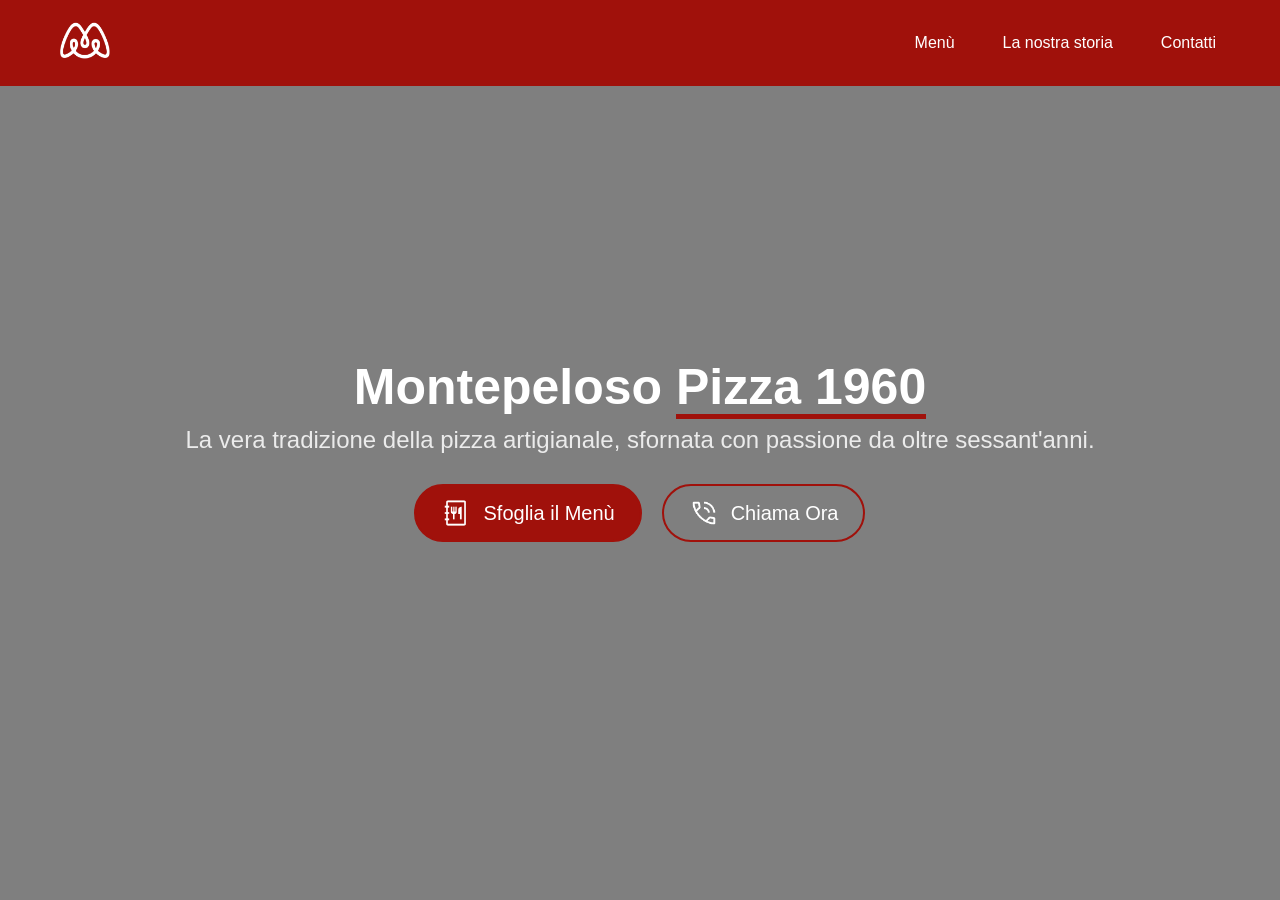
==== index.html @ 072ef4fc "Add files via upload" ====
<!DOCTYPE html>
<html lang="it">
<head>
    <meta charset="UTF-8">
    <meta name="viewport" content="width=device-width, initial-scale=1.0">
    <title>Montepeloso pizza 1960</title>

    <!-- CSS -->
    <link rel="stylesheet" href="css/colori.css">
    <link rel="stylesheet" href="css/navbar.css">
    <link rel="stylesheet" href="css/index.css">
    <link rel="stylesheet" href="css/style.css">

</head>
<body>
    
    <!--Navbar-->
    <!-- Header -->
    <header class="topbar">
    
        <div class="logo">
            <a href="#">
                <img src="img/Logo.png" alt="Logo Montepeloso">
            </a>
        </div>

        <button class="hamburger" aria-label="Apri menu">
            <span></span>
            <span></span>
            <span></span>
        </button>

        <nav class="nav-links">
            <a href="html/nav-link/homepage.html">Menù</a>
            <a href="html/nav-link/feed.html">La nostra storia</a>
            <a href="html/nav-link/assistant.html">Contatti</a>
        </nav>
    </header>

    <main>
        <video autoplay muted loop playsinline class="videoBg">
            <source src="img/Hero.mp4" type="video/mp4">
            Your browser does not support the video tag.
        </video>

            <div class="overlay"></div>

        <div class="content">
            <h1>Montepeloso <span>Pizza 1960</span></h1>
            <p>La vera tradizione della pizza artigianale, sfornata con passione da oltre sessant'anni.</p>

            <div class="btn">
                <a href="html/nav-link/homepage.html" class="btn1">
                    <img src="img/icon/Menù.png" alt="" class="btn-icon"> 
                    Sfoglia il Menù
                </a>

                <a href="tel:+39 0881 365056" class="btn2">
                    <img src="img/icon/phone.png" alt="" class="btn-icon"> 
                    Chiama Ora
                </a>
            </div>

        </div>
    </main>

    <script src="js/navbar.js"></script>
</body>
</html>
---- css/colori.css ----
:root{
    --rosso: #a0110b;
    --grigio: #D5D5D5;
}
---- css/navbar.css ----
/* Header */
* {
    margin: 0;
    padding: 0;
    box-sizing: border-box; 
    font-family: Arial, Helvetica, sans-serif;
}

header{
    margin-bottom: 134px;
}

.topbar {
    display: flex;
    justify-content: space-between;
    align-items: center;
    padding: 10px 40px;
    background-color: var(--rosso);
    color: white;
    position: fixed;
    z-index: 1000;
    width: 100%;
    transition: 0.5s;
}

.topbar.scrolled {
    padding-top: 0px;
    padding-bottom: 0px;
    backdrop-filter: blur(4px);
    transition: 0.5s;
}

.logo {
    font-size: 28px;
}

.logo img {
    height: 50px;
    width: auto;
    padding-left: 20px;
}

.nav-links{
    align-items: center;
    justify-content: center;
    text-align: center;
}

nav a {
    margin: 24px;
    text-decoration: none;
    transition: all 0.3s ease;
    color: white;
}

.hamburger {
    display: none;
    flex-direction: column;
    gap: 6px;
    background: none;
    border: none;
    cursor: pointer;
    margin-top: 0;
    padding-right: 20px;
}

.nav-links {
    display: flex;
    align-items: center;
    justify-content: center;
}

.hamburger span {
    width: 24px;
    height: 3px;
    background: #ffffff;
    display: block;
}

@media (max-width: 768px) {

    .topbar {
        padding: 30px 24px;
        display: flex;
        justify-content: flex-end; /* Spinge l'hamburger a destra */
        align-items: center;
    }

    .logo {
        position: absolute;
        padding: 20px 24px;
        left: 50%;
        transform: translateX(-50%);
        display: flex;
        align-items: center;
    }

    .hamburger {
        display: flex;
        z-index: 1001; /* Resta sopra il logo se dovessero sovrapporsi */
    }

    .nav-links {
        position: absolute;
        top: 90px;
        right: 24px;
        background: var(--rosso);
        border-radius: 16px;
        display: none;
        flex-direction: column;
        min-width: 180px;
        padding: 12px 0;
        z-index: 1000;
    }

    .nav-links a {
        margin: 0;
        padding: 12px 20px;
        color:white;
    }

    .nav-links.show {
        display: flex;
    }

    .topbar.scrolled {
        padding: 15px 48px;
        backdrop-filter: blur(4px);
        border-bottom: 1px solid #333;
        transition: 0.5s;
    }
}

footer {
    text-align: center;
    padding: 20px 0 20px 0; /* Più spazio sopra per staccarlo dai contenuti */
    color: gray;
    
    /* Rimuoviamo position: fixed e width: 99% */
    position: relative; 
    clear: both;
    
    /* Creiamo lo spazio a destra e sinistra della linea */
    margin: 0 20px; /* Cambia 48px con quanto spazio vuoi lasciare ai lati */
    border-top: 1px solid gray;
    
    display: flex;
    align-items: center;
    justify-content: center;
}
---- css/index.css ----
.videoBg {
    position: absolute;
    top: 0;
    left: 0;
    width: 100%;
    height: 100%;
    z-index: -2; 
    object-fit: cover; /* Riempie lo spazio senza deformarsi, tagliando i bordi in eccesso */
}

.overlay {
    position: absolute;
    top: 0;
    left: 0;
    width: 100%;
    height: 100%;
    background-color: rgba(0, 0, 0, 0.5); 
    z-index: -1; 
}

.content {
    text-align: center;
    z-index: 1;
}

.content h1 {
    font-size: 50px;
    margin-bottom: 10px;
    color: white;
}

.content h1 span {
    position: relative;
    text-decoration: none; /* Togliamo quella statica */
}

.content h1 span::after {
    content: "";
    position: absolute;
    left: 0;
    bottom: -4px;
    width: 0; /* Parte da zero */
    height: 5px;
    background-color: var(--rosso);
    animation: lineaProgressiva 1s ease-out 2s forwards;
}

@keyframes lineaProgressiva {
    to { width: 100%; }
}

.content p {
    font-size: 24px;
    margin-bottom: 30px;
    color: rgb(235, 235, 235);
}

.btn {
    display: flex;
    gap: 20px;
    justify-content: center;
    display: flex;
    flex-wrap: wrap; /* Permette ai bottoni di andare a capo su schermi piccoli */
}

/* Stile base per entrambi i bottoni (per farli tornare come prima) */
.btn1, .btn2 {
    display: inline-flex;  /* Usiamo flex per allineare icona e testo */
    align-items: center;   /* Centra l'icona verticalmente */
    justify-content: center;
    gap: 12px;             /* Spazio tra icona e testo */
    
    text-decoration: none; /* Rimuove la sottolineatura blu dei link */
    padding: 12px 25px;    /* Ripristinato il tuo padding originale */
    border-radius: 100px;  /* Arrotondamento originale */
    cursor: pointer;
    font-size: 20px;       /* Dimensione originale */
    font-weight: 500;     /* Peso originale */
    transition: 0.3s ease;
    font-family: inherit;  /* Prende il font del resto del sito */
}

/* Bottone 1: Inizia ora / Menù (Pieno) */
.btn1 {
    background-color: var(--rosso);
    border: solid 2px var(--rosso);
    color: white;
}

.btn1:hover {
    transform: scale(1.02);
}

/* Bottone 2: Scopri corsi / Chiama (Trasparente) */
.btn2 {
    background-color: transparent;
    border: solid 2px var(--rosso);
    color: white;
}

.btn2:hover {
    transform: scale(1.02);
    color: white;
}

/* Dimensioni dell'icona immagine */
.btn-icon {
    width: 30px;  /* Dimensione bilanciata per il testo da 20px */
    height: auto;
}

@media (max-width: 768px) {

    .topbar {
        padding: 30px 24px;
        display: flex;
        justify-content: flex-end; /* Spinge l'hamburger a destra */
        align-items: center;
    }

    .logo {
        position: absolute;
        padding: 20px 24px;
        left: 50%;
        transform: translateX(-50%);
        display: flex;
        align-items: center;
    }

    .hamburger {
        display: flex;
        z-index: 1001; /* Resta sopra il logo se dovessero sovrapporsi */
    }

    .nav-links {
        position: absolute;
        top: 90px;
        right: 24px;
        background: var(--rosso);
        border-radius: 16px;
        display: none;
        flex-direction: column;
        min-width: 180px;
        padding: 12px 0;
        z-index: 1000;
    }

    .nav-links a {
        margin: 0;
        padding: 12px 20px;
        color:white;
    }

    .nav-links.show {
        display: flex;
    }

    .topbar.scrolled {
        padding: 15px 48px;
        backdrop-filter: blur(4px);
        border-bottom: 1px solid #333;
        transition: 0.5s;
    }
}
---- css/style.css ----
main {
    position: relative; /* Indispensabile per contenere il video absolute */
    width: 100%;
    height: 100vh;      /* Prende tutta l'altezza dello schermo */
    display: flex;      /* Attiva il sistema di allineamento */
    flex-direction: column; 
    justify-content: center; /* Centra verticalmente */
    align-items: center;     /* Centra orizzontalmente */
    overflow: hidden;        /* Impedisce al video di creare scrollbar */
}
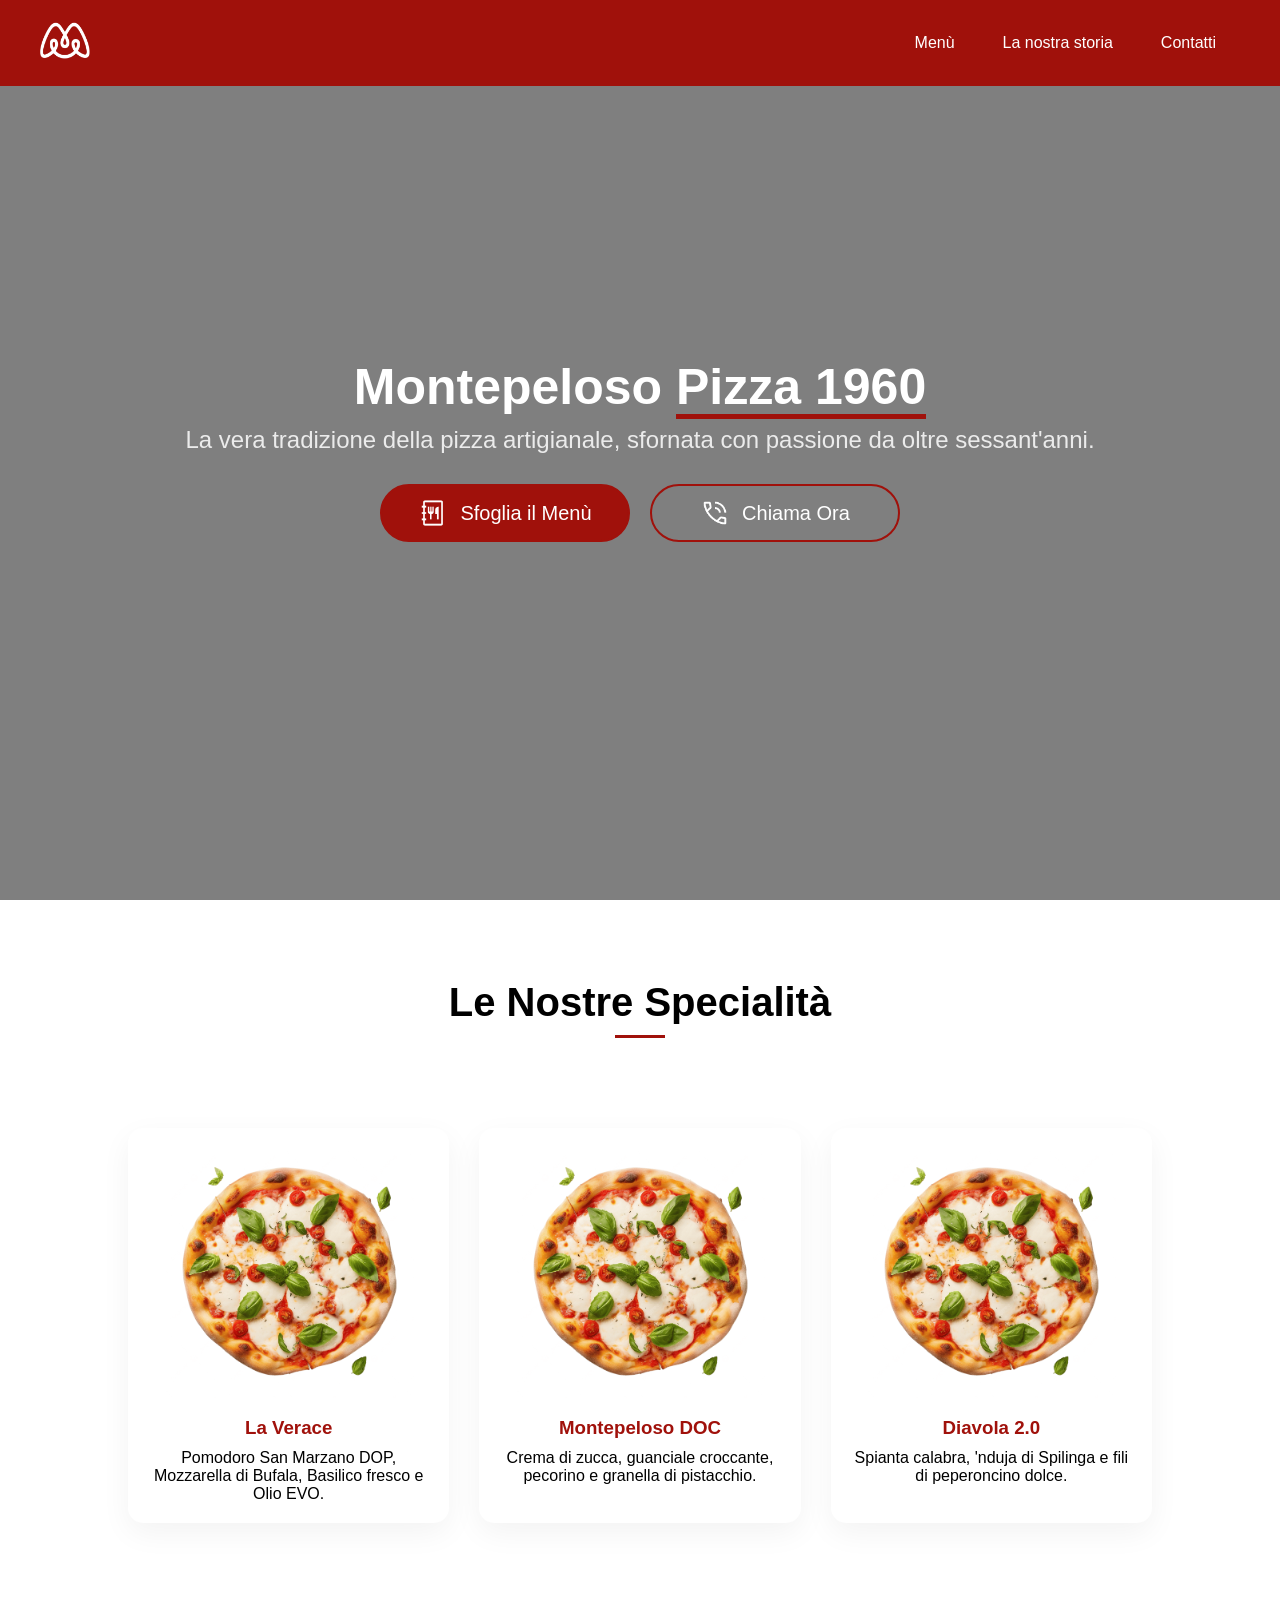
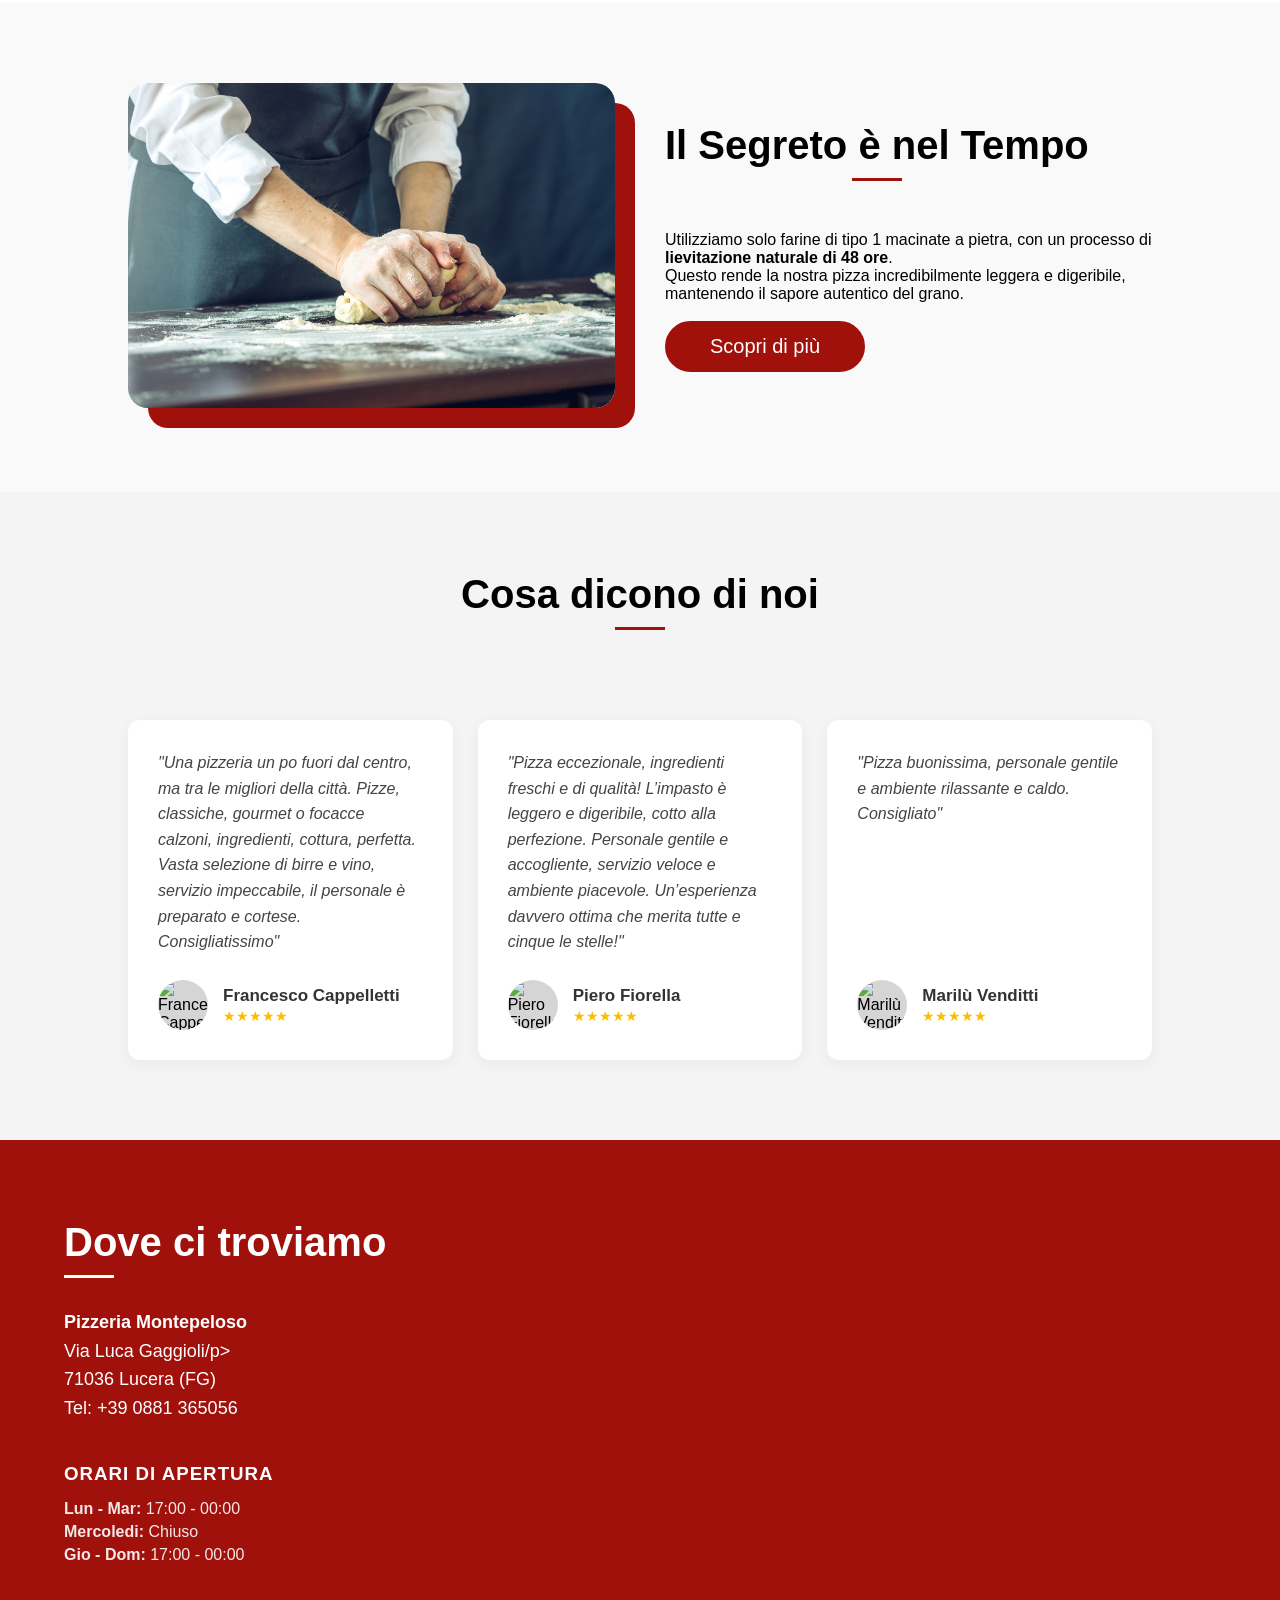
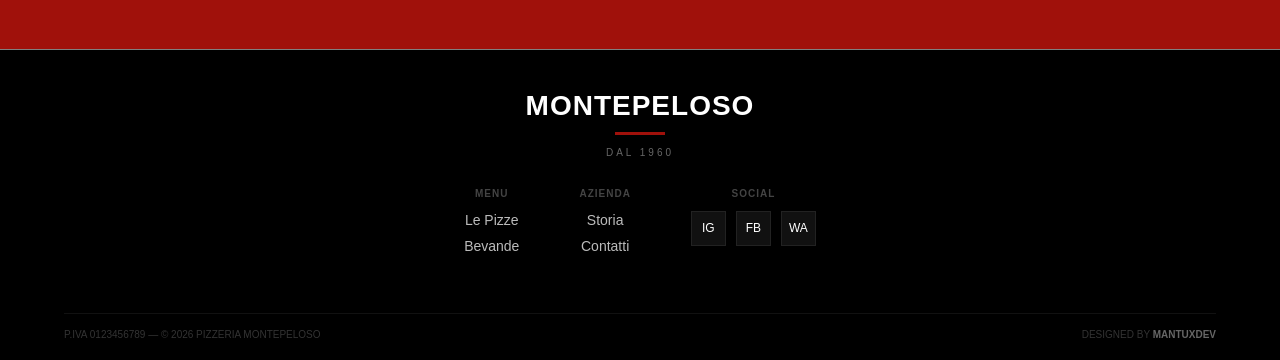
==== commit 6533a6dc: "Add files via upload" ====
--- a/index.html
+++ b/index.html
@@ -6,10 +6,11 @@
     <title>Montepeloso pizza 1960</title>
 
     <!-- CSS -->
-    <link rel="stylesheet" href="css/colori.css">
     <link rel="stylesheet" href="css/navbar.css">
-    <link rel="stylesheet" href="css/index.css">
     <link rel="stylesheet" href="css/style.css">
+
+    <!--Favicon-->
+    <link rel="icon" href="img/Logo.png">
 
 </head>
 <body>
@@ -64,6 +65,153 @@
         </div>
     </main>
 
+    <section id="specialita">
+        <h2>Le Nostre Specialità</h2>
+        <div class="specialties-grid">
+            <div class="pizza-card">
+                <img src="img/margherita.png" alt="Pizza Margherita">
+                <h3>La Verace</h3>
+                <p>Pomodoro San Marzano DOP, Mozzarella di Bufala, Basilico fresco e Olio EVO.</p>
+            </div>
+            <div class="pizza-card">
+                <img src="img/margherita.png" alt="Pizza Speciale">
+                <h3>Montepeloso DOC</h3>
+                <p>Crema di zucca, guanciale croccante, pecorino e granella di pistacchio.</p>
+            </div>
+            <div class="pizza-card">
+                <img src="img/margherita.png" alt="Pizza Piccante">
+                <h3>Diavola 2.0</h3>
+                <p>Spianta calabra, 'nduja di Spilinga e fili di peperoncino dolce.</p>
+            </div>
+        </div>
+    </section>
+
+    <section class="quality-section">
+        <div class="quality-image">
+            <img src="img/impasto.jpg" alt="Lavorazione Impasto">
+        </div>
+        <div class="quality-content">
+            <h2>Il Segreto è nel Tempo</h2>
+            <p>Utilizziamo solo farine di tipo 1 macinate a pietra, con un processo di <strong>lievitazione naturale di 48 ore</strong>.</p>
+            <p>Questo rende la nostra pizza incredibilmente leggera e digeribile, mantenendo il sapore autentico del grano.</p>
+            <br>
+            <a href="#" class="btn1" style="width: 200px;">Scopri di più</a>
+        </div>
+    </section>
+
+    <section class="reviews">
+        <h2>Cosa dicono di noi</h2>
+
+        <div class="reviews-container">
+            <div class="review-card">
+                <p class="review-text">"Una pizzeria un po fuori dal centro, ma tra le migliori della città. Pizze, classiche, gourmet o focacce  calzoni,  ingredienti, cottura, perfetta. Vasta selezione di birre e vino, servizio impeccabile, il personale è preparato e cortese.
+                Consigliatissimo"</p>
+
+                <div class="review-footer">
+                    <img src="https://ui-avatars.com/api/?name=Francesco Cappelletti&background=random" alt="Francesco Cappelletti" class="user-img">
+                    <div class="user-info">
+                        <h4>Francesco Cappelletti</h4>
+                        <div class="stars">★★★★★</div>
+                    </div>
+                </div>
+            </div>
+
+            <div class="review-card">
+                <p class="review-text">"Pizza eccezionale, ingredienti freschi e di qualità! L’impasto è leggero e digeribile, cotto alla perfezione. Personale gentile e accogliente, servizio veloce e ambiente piacevole. Un’esperienza davvero ottima che merita tutte e cinque le stelle!"</p>
+
+                <div class="review-footer">
+                    <img src="https://ui-avatars.com/api/?name=Piero Fiorella&background=random" alt="Piero Fiorella" class="user-img">
+                    <div class="user-info">
+                        <h4>Piero Fiorella</h4>
+                        <div class="stars">★★★★★</div>
+                    </div>
+                </div>
+            </div>
+
+            <div class="review-card">
+                <p class="review-text">"Pizza buonissima, personale gentile e ambiente rilassante e caldo. Consigliato"</p>
+
+                <div class="review-footer">
+                    <img src="https://ui-avatars.com/api/?name=Marilù Venditti&background=random" alt="Marilù Venditti" class="user-img">
+                    <div class="user-info">
+                        <h4>Marilù Venditti</h4>
+                        <div class="stars">★★★★★</div>
+                    </div>
+                </div>
+            </div>
+        </div>
+    </section>
+
+    <section class="location-section">
+        <div class="location-info">
+            <h2>Dove ci troviamo</h2>
+
+            <div class="address-details">
+                <p><strong>Pizzeria Montepeloso</strong></p>
+                <p>Via Luca Gaggioli/p>
+                <p>71036 Lucera (FG)</p>
+                <p>Tel: +39 0881 365056</p>
+            </div>
+
+            <div class="opening-hours">
+                <h3>Orari di Apertura</h3>
+                <p><strong>Lun - Mar:</strong> 17:00 - 00:00</p>
+                <p><strong>Mercoledi:</strong> Chiuso</p>
+                <p><strong>Gio - Dom:</strong> 17:00 - 00:00</p>
+            </div>
+        </div>
+
+        <div class="location-map">
+            <iframe 
+                src="https://www.google.com/maps/embed?pb=!1m18!1m12!1m3!1d2988.1081127795287!2d15.3379517!3d41.5019319!2m3!1f0!2f0!3f0!3m2!1i1024!2i768!4f13.1!3m3!1m2!1s0x1339e11862a5410f%3A0x238d023cab726d0b!2sMontepeloso%20pizza%201960!5e0!3m2!1sit!2sit!4v1774116765251!5m2!1sit!2sit"
+                allowfullscreen="" 
+                loading="lazy" 
+                referrerpolicy="no-referrer-when-downgrade">
+            </iframe>
+        </div>
+    </section>
+
+    <footer class="footer-premium">
+
+        <div class="footer-header">
+            <h2>MONTEPELOSO</h2>
+            <span class="sub-logo">DAL 1960</span>
+        </div>
+
+        <div class="footer-sections">
+            <div class="footer-col">
+                <h4>Menu</h4>
+                <ul>
+                    <li><a href="#">Le Pizze</a></li>
+                    <li><a href="#">Bevande</a></li>
+                </ul>
+            </div>
+
+            <div class="footer-col">
+                <h4>Azienda</h4>
+                <ul>
+                    <li><a href="#">Storia</a></li>
+                    <li><a href="#">Contatti</a></li>
+                </ul>
+            </div>
+
+            <div class="footer-col">
+                <h4>Social</h4>
+                <div class="social-links">
+                    <a href="#" class="social-item">IG</a>
+                    <a href="#" class="social-item">FB</a>
+                    <a href="#" class="social-item">WA</a>
+                </div>
+            </div>
+        </div>
+
+        <div class="footer-info-bottom">
+            <span>P.IVA 0123456789 — © 2026 PIZZERIA MONTEPELOSO</span>
+            <span>DESIGNED BY <strong style="color: #666;">MANTUXDEV</strong></span>
+        </div>
+
+    </footer>
+
     <script src="js/navbar.js"></script>
 </body>
 </html>
--- a/css/navbar.css
+++ b/css/navbar.css
@@ -23,13 +23,6 @@
     transition: 0.5s;
 }
 
-.topbar.scrolled {
-    padding-top: 0px;
-    padding-bottom: 0px;
-    backdrop-filter: blur(4px);
-    transition: 0.5s;
-}
-
 .logo {
     font-size: 28px;
 }
@@ -37,7 +30,6 @@
 .logo img {
     height: 50px;
     width: auto;
-    padding-left: 20px;
 }
 
 .nav-links{
@@ -124,9 +116,7 @@
     }
 
     .topbar.scrolled {
-        padding: 15px 48px;
-        backdrop-filter: blur(4px);
-        border-bottom: 1px solid #333;
+        padding: 20px 35px;
         transition: 0.5s;
     }
 }
--- a/css/style.css
+++ b/css/style.css
@@ -1,3 +1,14 @@
+:root{
+    --rosso: #a0110b;
+    --grigio: #D5D5D5;
+}
+
+*{
+    margin: 0;
+    padding: 0;
+    box-sizing: border-box;
+}
+
 main {
     position: relative; /* Indispensabile per contenere il video absolute */
     width: 100%;
@@ -7,4 +18,449 @@
     justify-content: center; /* Centra verticalmente */
     align-items: center;     /* Centra orizzontalmente */
     overflow: hidden;        /* Impedisce al video di creare scrollbar */
+}
+
+.videoBg {
+    position: absolute;
+    top: 0;
+    left: 0;
+    width: 100%;
+    height: 100%;
+    z-index: -2; 
+    object-fit: cover; /* Riempie lo spazio senza deformarsi, tagliando i bordi in eccesso */
+}
+
+.overlay {
+    position: absolute;
+    top: 0;
+    left: 0;
+    width: 100%;
+    height: 100%;
+    background-color: rgba(0, 0, 0, 0.5); 
+    z-index: -1; 
+}
+
+.content {
+    text-align: center;
+    z-index: 1;
+}
+
+.content h1 {
+    font-size: 50px;
+    margin-bottom: 10px;
+    color: white;
+}
+
+.content h1 span {
+    position: relative;
+    text-decoration: none; /* Togliamo quella statica */
+}
+
+.content h1 span::after {
+    content: "";
+    position: absolute;
+    left: 0;
+    bottom: -4px;
+    width: 0; /* Parte da zero */
+    height: 5px;
+    background-color: var(--rosso);
+    animation: lineaProgressiva 1s ease-out 2s forwards;
+}
+
+@keyframes lineaProgressiva {
+    to { width: 100%; }
+}
+
+.content p {
+    font-size: 24px;
+    margin-bottom: 30px;
+    color: rgb(235, 235, 235);
+}
+
+.btn {
+    display: flex;
+    gap: 20px;
+    justify-content: center;
+    display: flex;
+    flex-wrap: wrap; /* Permette ai bottoni di andare a capo su schermi piccoli */
+}
+
+/* Stile base per entrambi i bottoni (per farli tornare come prima) */
+.btn1, .btn2 {
+    display: inline-flex;  /* Usiamo flex per allineare icona e testo */
+    align-items: center;   /* Centra l'icona verticalmente */
+    justify-content: center;
+    gap: 12px;             /* Spazio tra icona e testo */
+    
+    text-decoration: none; /* Rimuove la sottolineatura blu dei link */
+    padding: 12px 25px;    /* Ripristinato il tuo padding originale */
+    border-radius: 100px;  /* Arrotondamento originale */
+    cursor: pointer;
+    font-size: 20px;       /* Dimensione originale */
+    font-weight: 500;     /* Peso originale */
+    transition: 0.3s ease;
+    font-family: inherit;  /* Prende il font del resto del sito */
+    width: 250px;
+}
+
+/* Bottone 1: Inizia ora / Menù (Pieno) */
+.btn1 {
+    background-color: var(--rosso);
+    border: solid 2px var(--rosso);
+    color: white;
+}
+
+.btn1:hover {
+    transform: scale(1.02);
+}
+
+/* Bottone 2: Scopri corsi / Chiama (Trasparente) */
+.btn2 {
+    background-color: transparent;
+    border: solid 2px var(--rosso);
+    color: white;
+}
+
+.btn2:hover {
+    transform: scale(1.02);
+    color: white;
+}
+
+/* Dimensioni dell'icona immagine */
+.btn-icon {
+    width: 30px;  /* Dimensione bilanciata per il testo da 20px */
+    height: auto;
+}
+
+/* --- Stili Generali --- */
+section {
+    padding: 80px 10% 80px 10%; /* Spaziatura generosa per far respirare i contenuti */
+    text-align: center;
+}
+
+h2 {
+    font-size: 40px;
+    margin-bottom: 40px;
+    position: relative;
+    display: inline-block;
+}
+
+h2::after {
+    content: "";
+    display: block;
+    width: 50px;
+    height: 3px;
+    background: var(--rosso);
+    margin: 10px auto;
+}
+
+/* --- Sezione Specialità (Grid) --- */
+.specialties-grid {
+    display: grid;
+    grid-template-columns: repeat(auto-fit, minmax(280px, 1fr));
+    gap: 30px;
+    margin-top: 40px;
+}
+
+.pizza-card {
+    background: white;
+    padding: 20px;
+    border-radius: 15px;
+    box-shadow: 0 10px 30px rgba(0,0,0,0.05);
+    transition: 0.3s;
+}
+
+.pizza-card:hover {
+    transform: translateY(-10px);
+}
+
+.pizza-card img {
+    width: 250px;
+    border-radius: 10px;
+    margin-bottom: 15px;
+}
+
+.pizza-card h3 {
+    color: var(--rosso);
+    margin-bottom: 10px;
+}
+
+/* --- Sezione Qualità (Flexbox) --- */
+.quality-section {
+    background-color: #f9f9f9;
+    display: flex;
+    align-items: center;
+    flex-wrap: wrap;
+    gap: 50px;
+    text-align: left;
+}
+
+.quality-content {
+    flex: 1;
+    min-width: 300px;
+}
+
+.quality-image {
+    flex: 1;
+    min-width: 300px;
+}
+
+.quality-image img {
+    width: 100%;
+    border-radius: 20px;
+    box-shadow: 20px 20px 0px var(--rosso); /* Effetto grafico carino */
+}
+
+/* --- Sezione Recensioni (Stile Google) --- */
+.reviews {
+    background-color: #f4f4f4; /* Grigio chiarissimo per far risaltare le card bianche */
+    padding: 80px 10%;
+}
+
+.reviews-container {
+    display: grid;
+    grid-template-columns: repeat(auto-fit, minmax(300px, 1fr));
+    gap: 25px;
+    margin-top: 40px;
+}
+
+.review-card {
+    background: white;
+    padding: 30px;
+    border-radius: 12px;
+    box-shadow: 0 4px 15px rgba(0,0,0,0.05);
+    text-align: left; /* Allineamento a sinistra come le vere recensioni */
+    display: flex;
+    flex-direction: column;
+    justify-content: space-between;
+    transition: transform 0.3s ease;
+}
+
+.review-card:hover {
+    transform: translateY(-5px);
+}
+
+.review-text {
+    font-size: 16px;
+    line-height: 1.6;
+    color: #444;
+    margin-bottom: 25px;
+    font-style: italic;
+}
+
+/* Parte inferiore: Profilo e Stelle */
+.review-footer {
+    display: flex;
+    align-items: center;
+    gap: 15px;
+}
+
+.user-img {
+    width: 50px;
+    height: 50px;
+    border-radius: 50%;
+    object-fit: cover;
+    background-color: var(--grigio); /* Placeholder se l'immagine manca */
+}
+
+.user-info h4 {
+    margin: 0;
+    font-size: 17px;
+    color: #333;
+}
+
+.stars {
+    color: #fbbc04; /* Il giallo ufficiale delle stelle Google */
+    font-size: 14px;
+    margin-top: 2px;
+}
+
+/* --- Sezione Dove Ci Troviamo --- */
+.location-section {
+    background-color: var(--rosso);
+    color: white;
+    display: flex;
+    flex-wrap: wrap; /* Per farlo diventare a colonna singola su mobile */
+    padding: 0; /* Togliamo il padding per far toccare la mappa ai bordi se vuoi, o gestiamo internamente */
+    overflow: hidden;
+}
+
+.location-info {
+    flex: 1;
+    min-width: 350px;
+    padding: 80px 5%;
+    text-align: left;
+}
+
+.location-info h2 {
+    color: white;
+    margin-bottom: 20px;
+}
+
+.location-info h2::after {
+    background: white; /* Linea bianca su sfondo rosso */
+    margin: 10px 0; /* Allineata a sinistra */
+}
+
+.address-details {
+    margin-bottom: 40px;
+    font-size: 18px;
+    line-height: 1.6;
+}
+
+.opening-hours h3 {
+    margin-bottom: 15px;
+    text-transform: uppercase;
+    letter-spacing: 1px;
+}
+
+.opening-hours p {
+    margin: 5px 0;
+    font-size: 16px;
+    opacity: 0.9;
+}
+
+/* --- Mappa Google --- */
+.location-map {
+    flex: 1;
+    min-width: 350px;
+    min-height: 450px;
+}
+
+.location-map iframe {
+    width: 100%;
+    height: 100%;
+    border: none;
+    filter: grayscale(10%) contrast(1.1); /* Opzionale: per renderla più stilosa */
+}
+
+/* Reset per eliminare bordi bianchi indesiderati */
+footer {
+    margin: 0;
+    padding: 0;
+    overflow-x: hidden;
+}
+
+.footer-premium {
+    background-color: #000;
+    color: #fff;
+    padding: 40px 5% 20px 5%; /* Padding ridotto */
+    display: flex;
+    flex-direction: column;
+    align-items: center;
+    text-align: center;
+    font-family: sans-serif;
+    width: 100%;
+    box-sizing: border-box;
+}
+
+/* Logo e Anno più compatti */
+.footer-header {
+    margin-bottom: 30px;
+}
+
+.footer-header h2 {
+    font-size: 28px; /* Più piccolo e incisivo */
+    font-weight: 900;
+    margin: 0;
+    letter-spacing: 1px;
+    text-transform: uppercase;
+}
+
+.footer-header .sub-logo {
+    display: block;
+    font-size: 10px;
+    color: #666;
+    letter-spacing: 3px;
+    margin-top: 2px;
+}
+
+/* Sezioni Link ridotte */
+.footer-sections {
+    display: flex;
+    flex-direction: column;
+    gap: 25px;
+    width: 100%;
+    max-width: 800px;
+    margin-bottom: 30px;
+}
+
+.footer-col h4 {
+    font-size: 10px;
+    color: #444;
+    text-transform: uppercase;
+    letter-spacing: 1px;
+    margin-bottom: 12px;
+}
+
+.footer-col ul {
+    list-style: none;
+    padding: 0;
+    margin: 0;
+}
+
+.footer-col ul li {
+    margin-bottom: 8px;
+}
+
+.footer-col ul li a {
+    color: #bbb;
+    text-decoration: none;
+    font-size: 14px;
+    transition: 0.2s;
+}
+
+.footer-col ul li a:hover {
+    color: #fff;
+}
+
+/* Social Quadrati */
+.social-links {
+    display: flex;
+    gap: 10px;
+    justify-content: center;
+}
+
+.social-item {
+    width: 35px; /* Dimensione fissa per il quadrato */
+    height: 35px;
+    background: #111;
+    border: 1px solid #222;
+    display: flex;
+    align-items: center;
+    justify-content: center;
+    color: #fff;
+    text-decoration: none;
+    font-size: 12px;
+    transition: 0.3s;
+}
+
+.social-item:hover {
+    background: var(--rosso);
+    border-color: var(--rosso);
+}
+
+/* Bottom Bar stretta */
+.footer-info-bottom {
+    width: 100%;
+    margin-top: 20px;
+    padding-top: 15px;
+    border-top: 1px solid #111;
+    display: flex;
+    flex-direction: column;
+    gap: 5px;
+    font-size: 10px;
+    color: #333;
+}
+
+@media (min-width: 768px) {
+    .footer-sections {
+        flex-direction: row;
+        justify-content: center;
+        gap: 60px;
+    }
+    .footer-info-bottom {
+        flex-direction: row;
+        justify-content: space-between;
+    }
 }
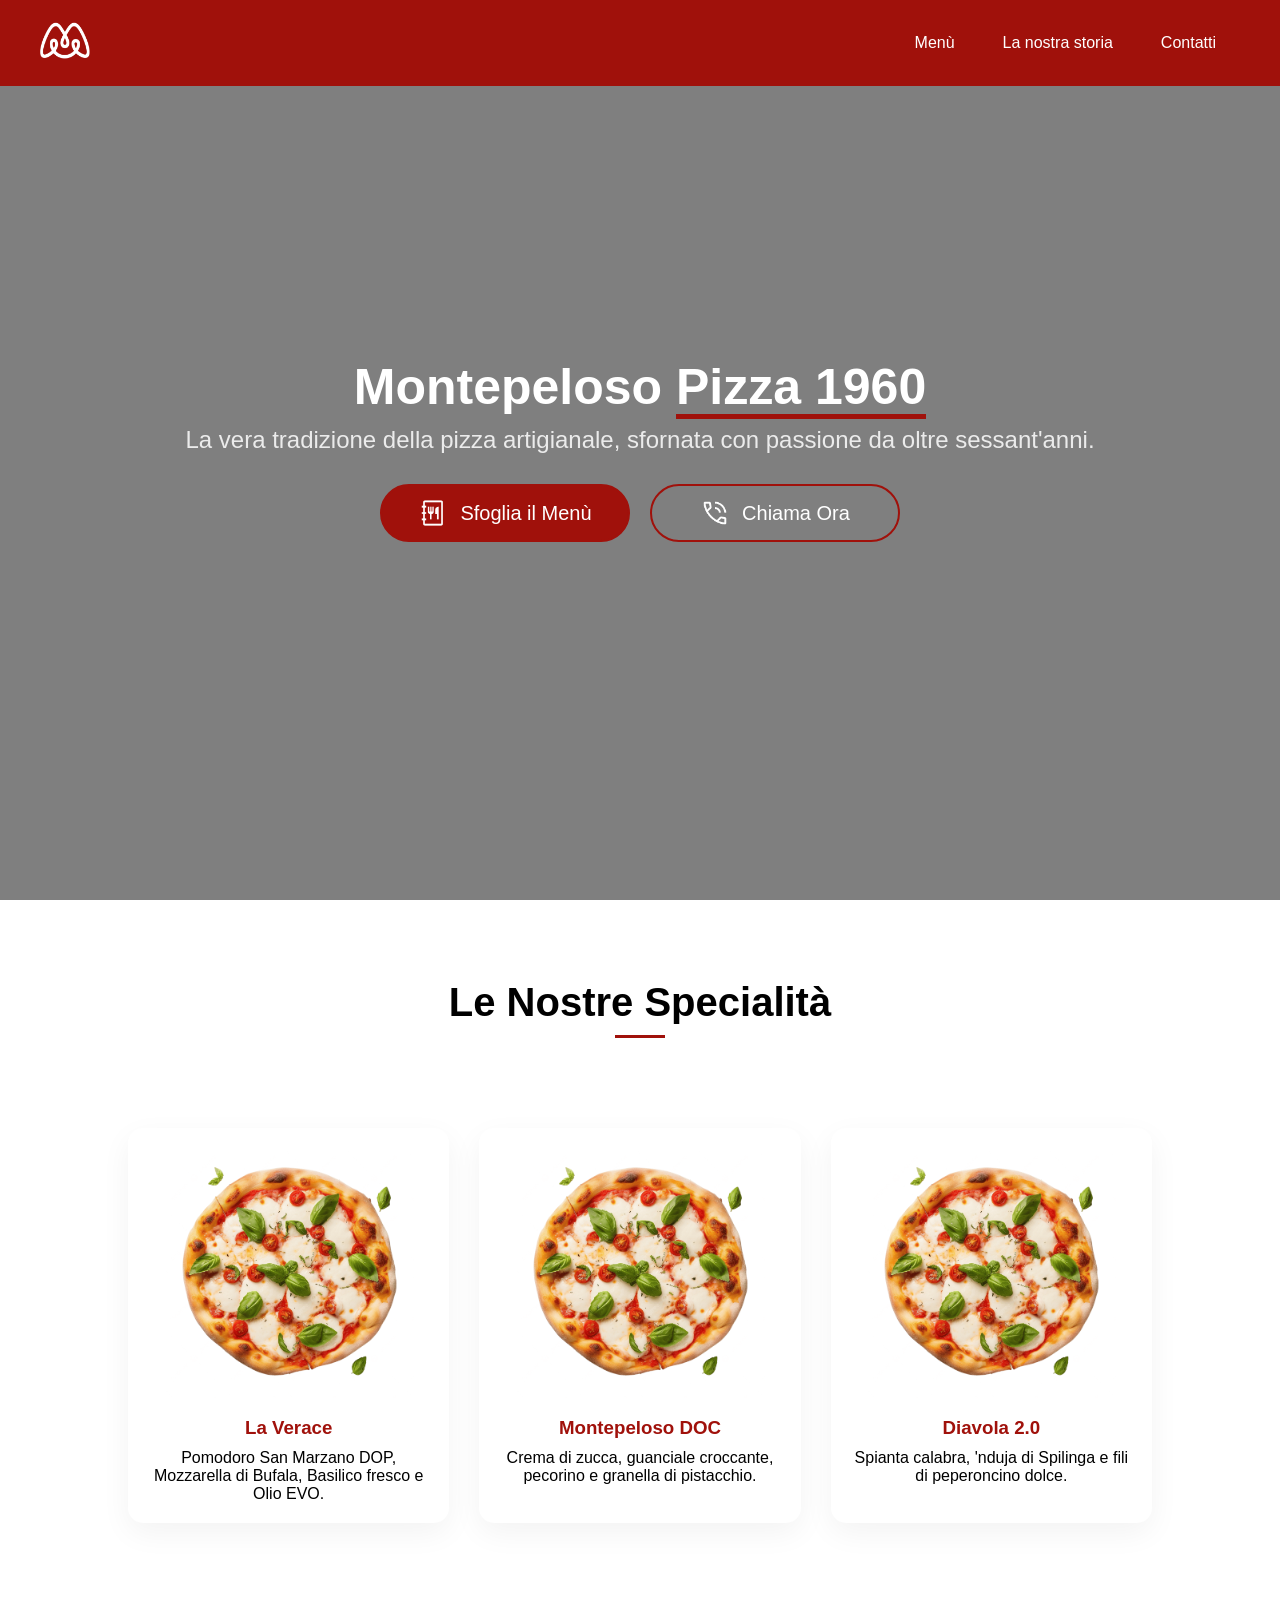
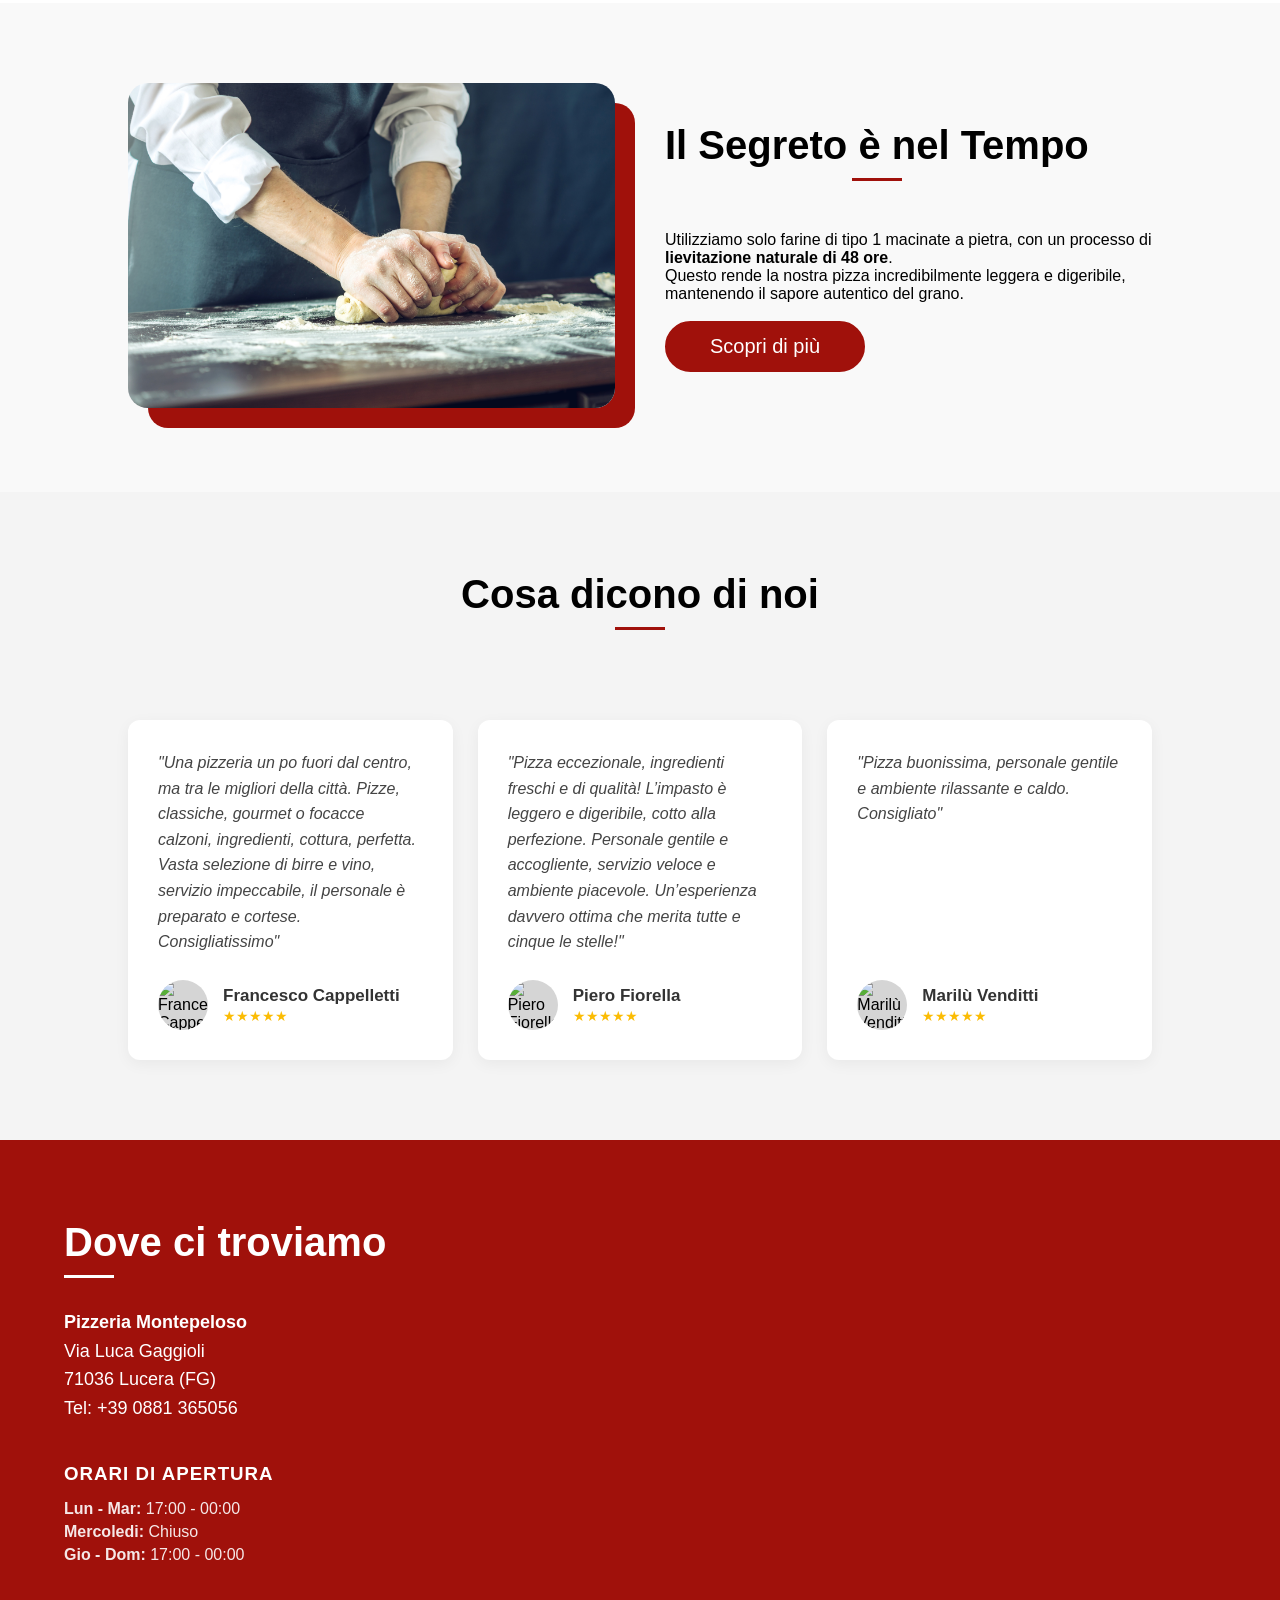
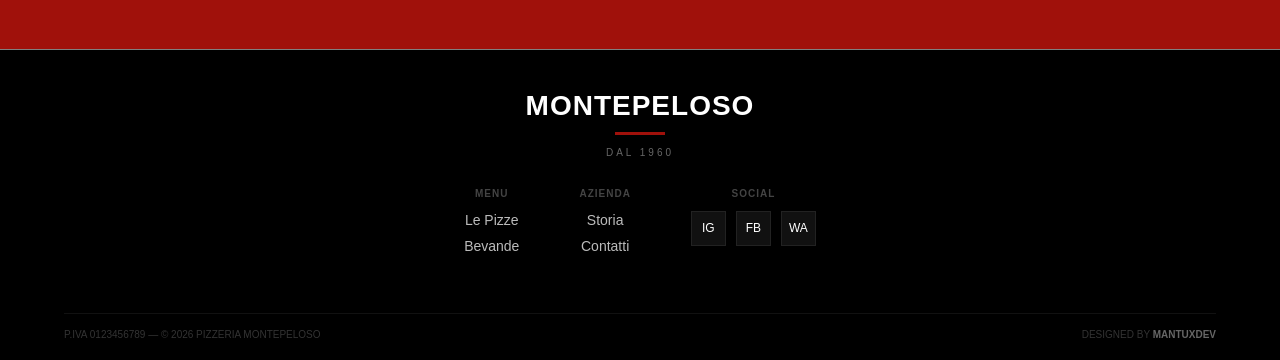
==== commit 199683d1: "Add files via upload" ====
--- a/index.html
+++ b/index.html
@@ -32,7 +32,7 @@
         </button>
 
         <nav class="nav-links">
-            <a href="html/nav-link/homepage.html">Menù</a>
+            <a href="html/menu.html">Menù</a>
             <a href="html/nav-link/feed.html">La nostra storia</a>
             <a href="html/nav-link/assistant.html">Contatti</a>
         </nav>
@@ -51,7 +51,7 @@
             <p>La vera tradizione della pizza artigianale, sfornata con passione da oltre sessant'anni.</p>
 
             <div class="btn">
-                <a href="html/nav-link/homepage.html" class="btn1">
+                <a href="html/menu.html" class="btn1">
                     <img src="img/icon/Menù.png" alt="" class="btn-icon"> 
                     Sfoglia il Menù
                 </a>
@@ -148,7 +148,7 @@
 
             <div class="address-details">
                 <p><strong>Pizzeria Montepeloso</strong></p>
-                <p>Via Luca Gaggioli/p>
+                <p>Via Luca Gaggioli</p>
                 <p>71036 Lucera (FG)</p>
                 <p>Tel: +39 0881 365056</p>
             </div>
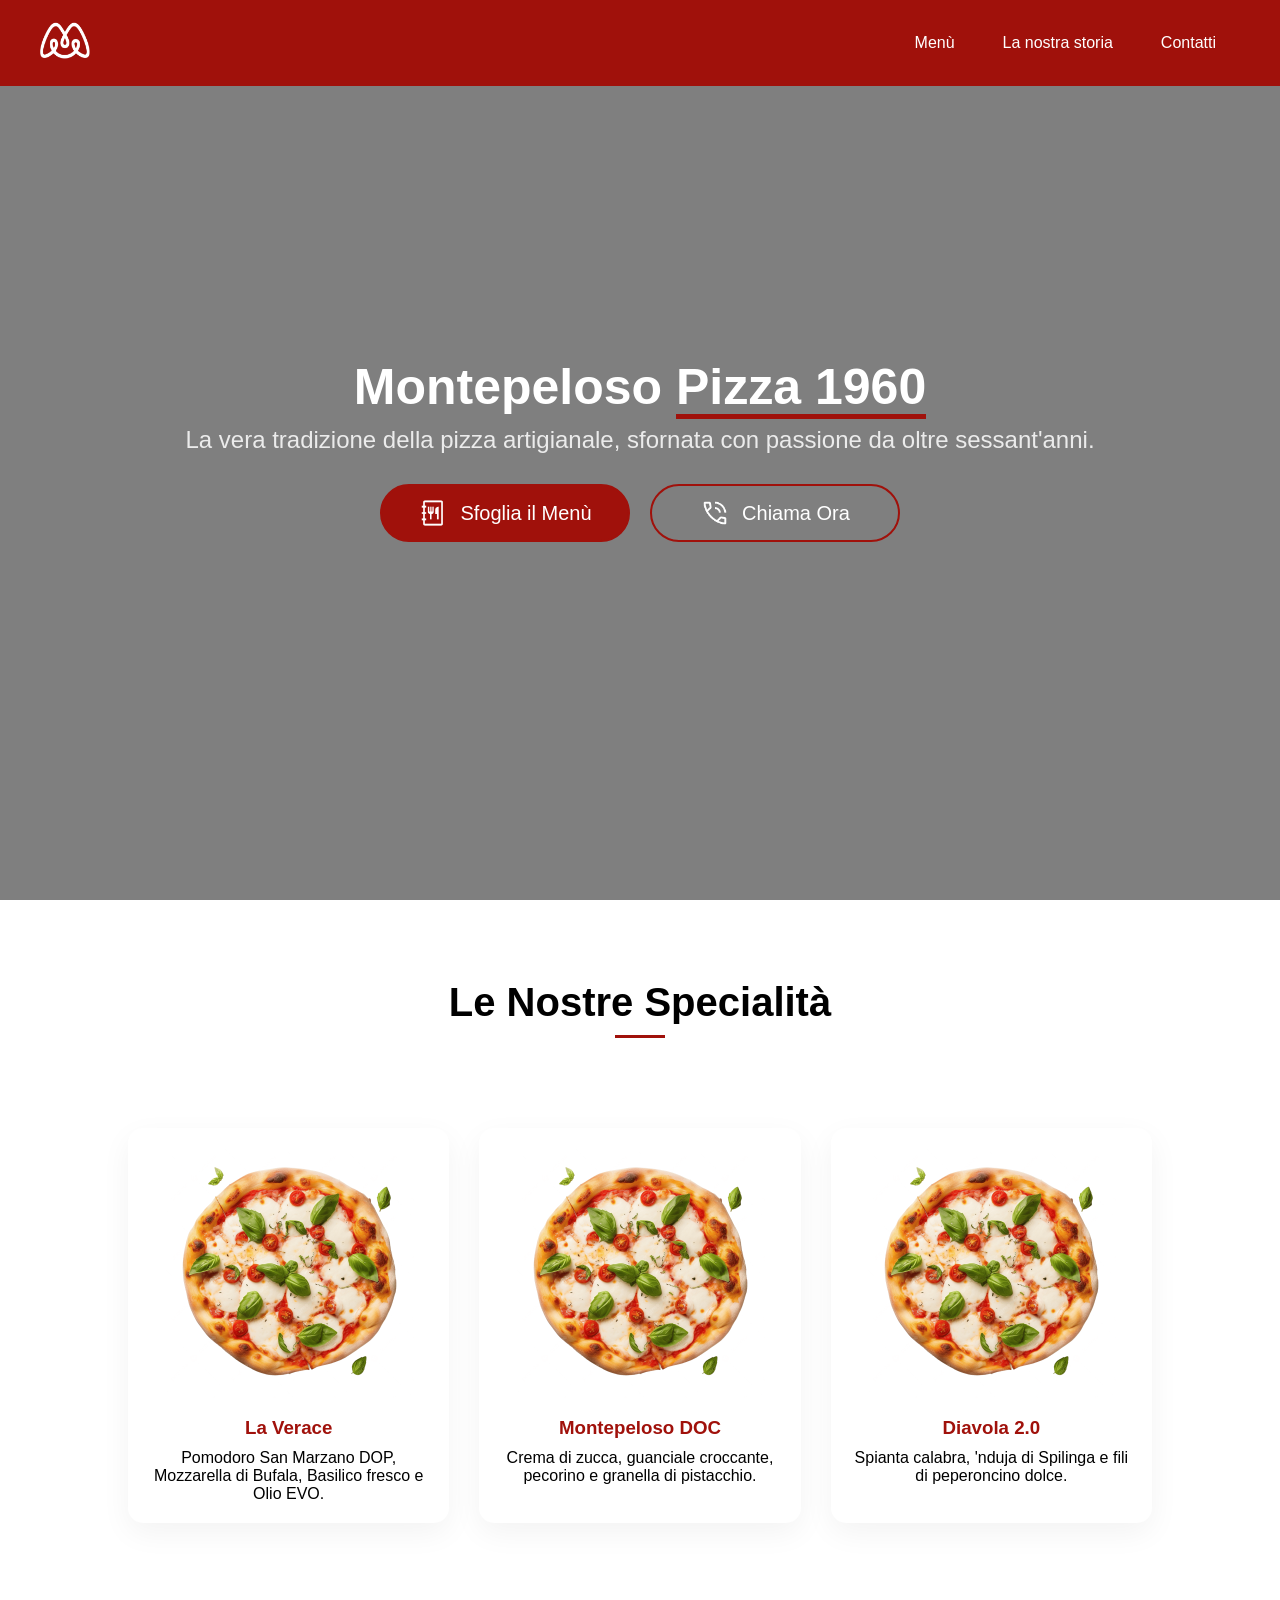
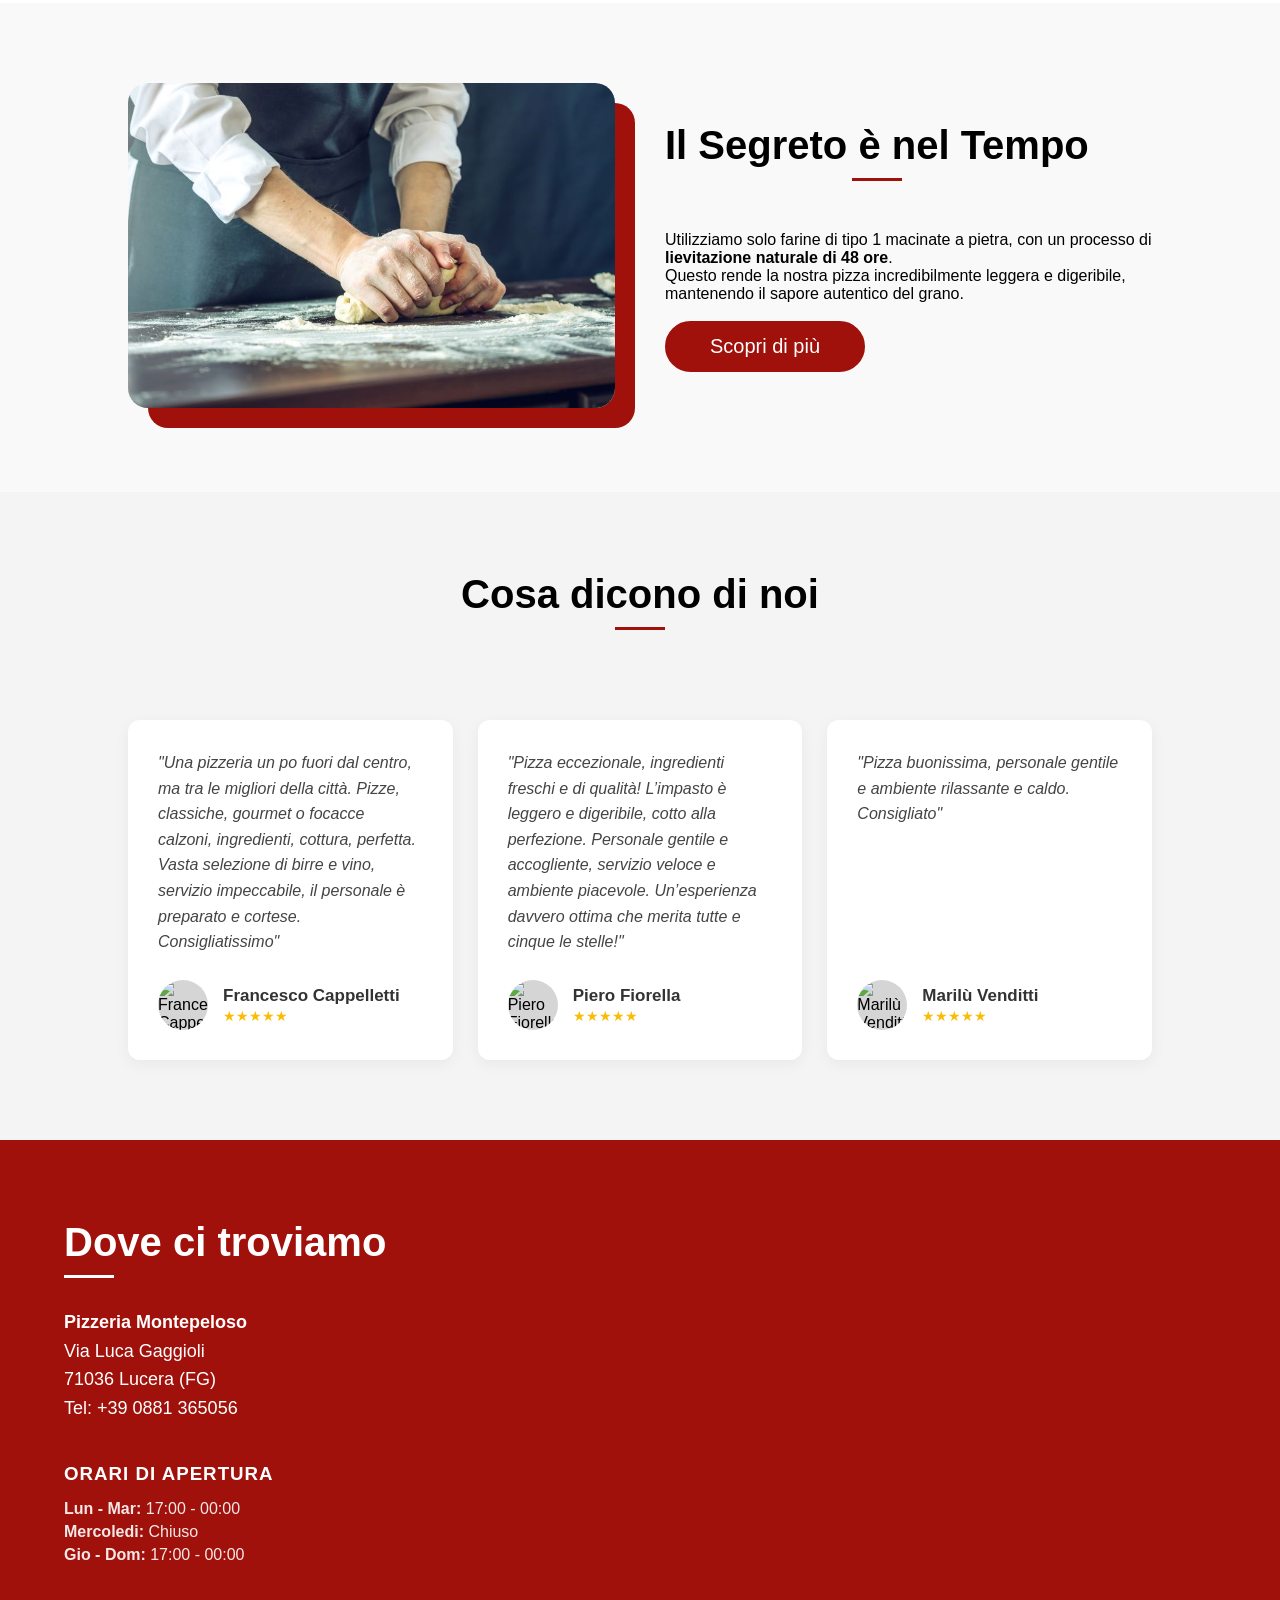
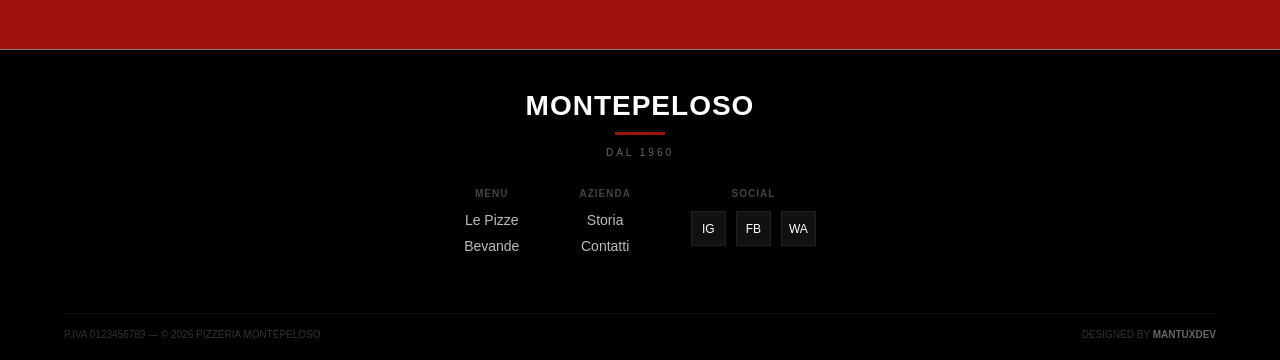
==== commit 14ecaef7: "Add files via upload" ====
--- a/index.html
+++ b/index.html
@@ -33,7 +33,7 @@
 
         <nav class="nav-links">
             <a href="html/menu.html">Menù</a>
-            <a href="html/nav-link/feed.html">La nostra storia</a>
+            <a href="html/storia.html">La nostra storia</a>
             <a href="html/nav-link/assistant.html">Contatti</a>
         </nav>
     </header>
@@ -213,5 +213,6 @@
     </footer>
 
     <script src="js/navbar.js"></script>
+    
 </body>
 </html>
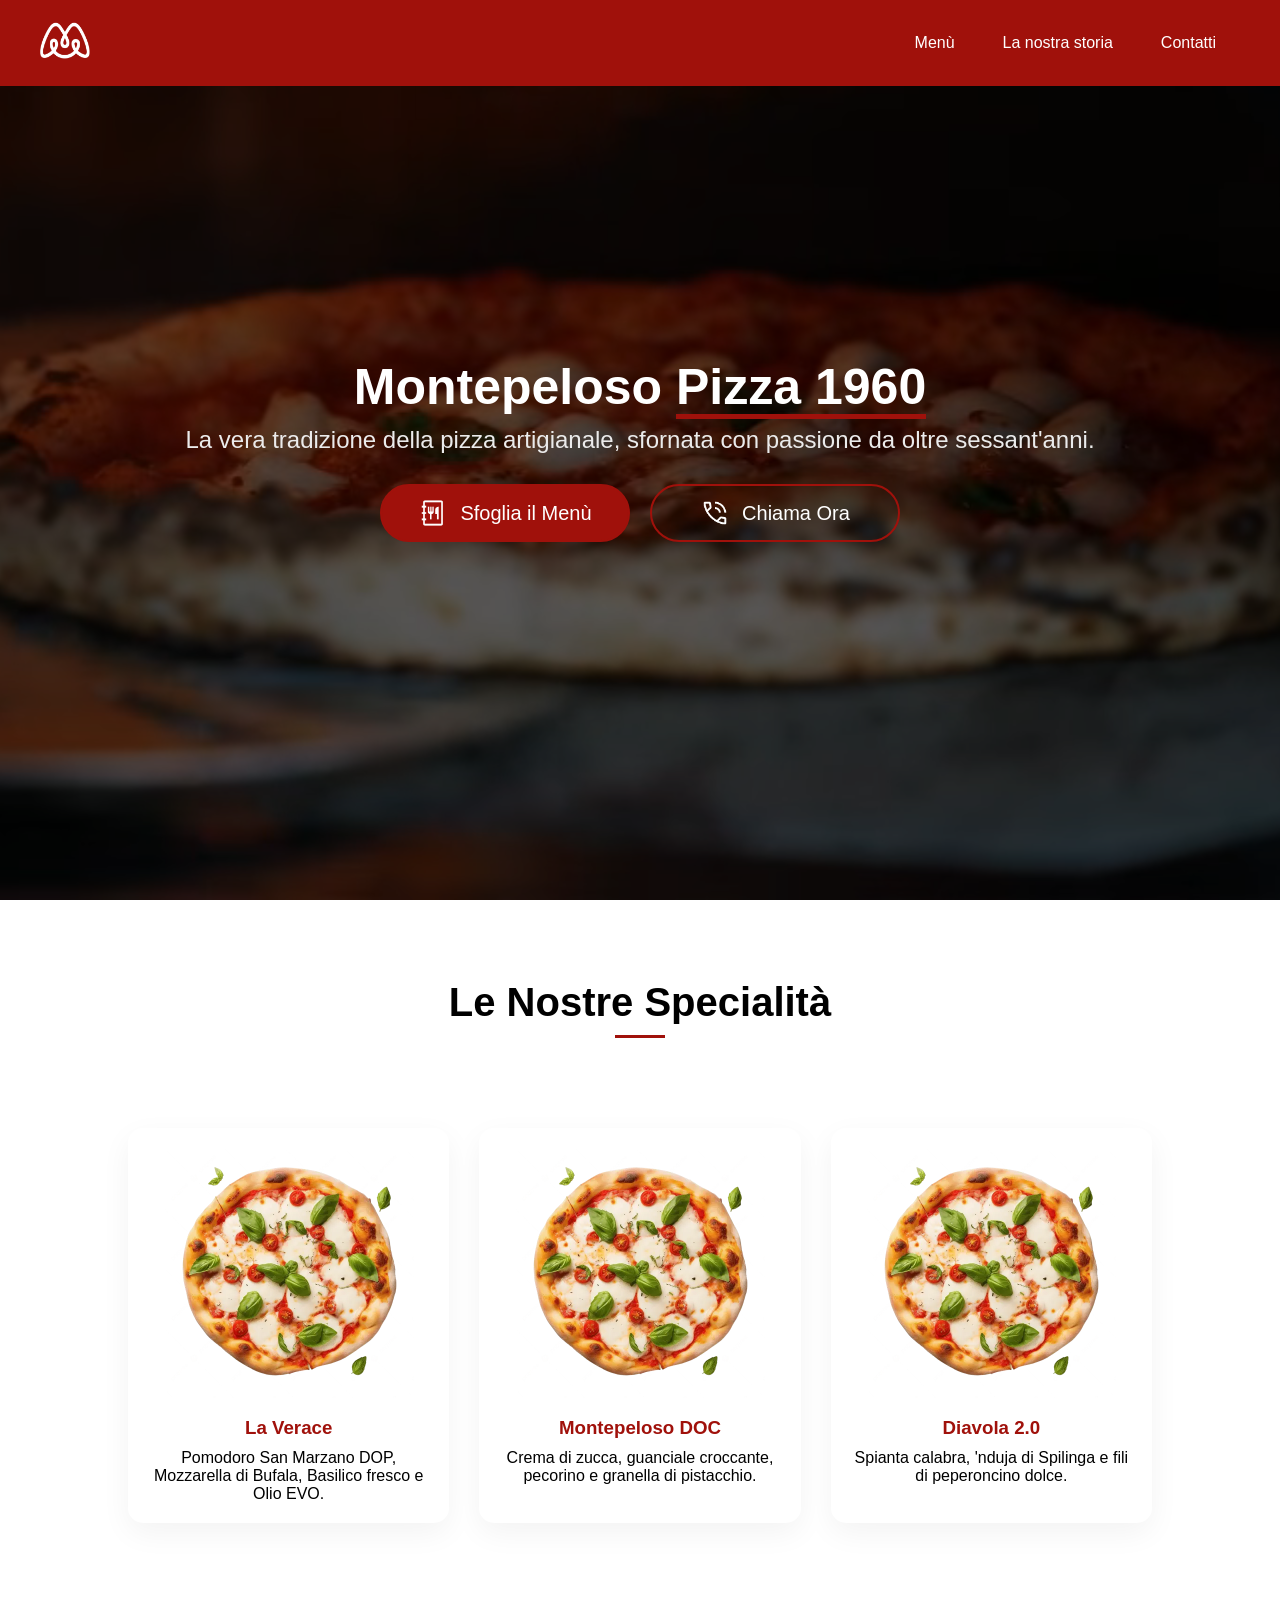
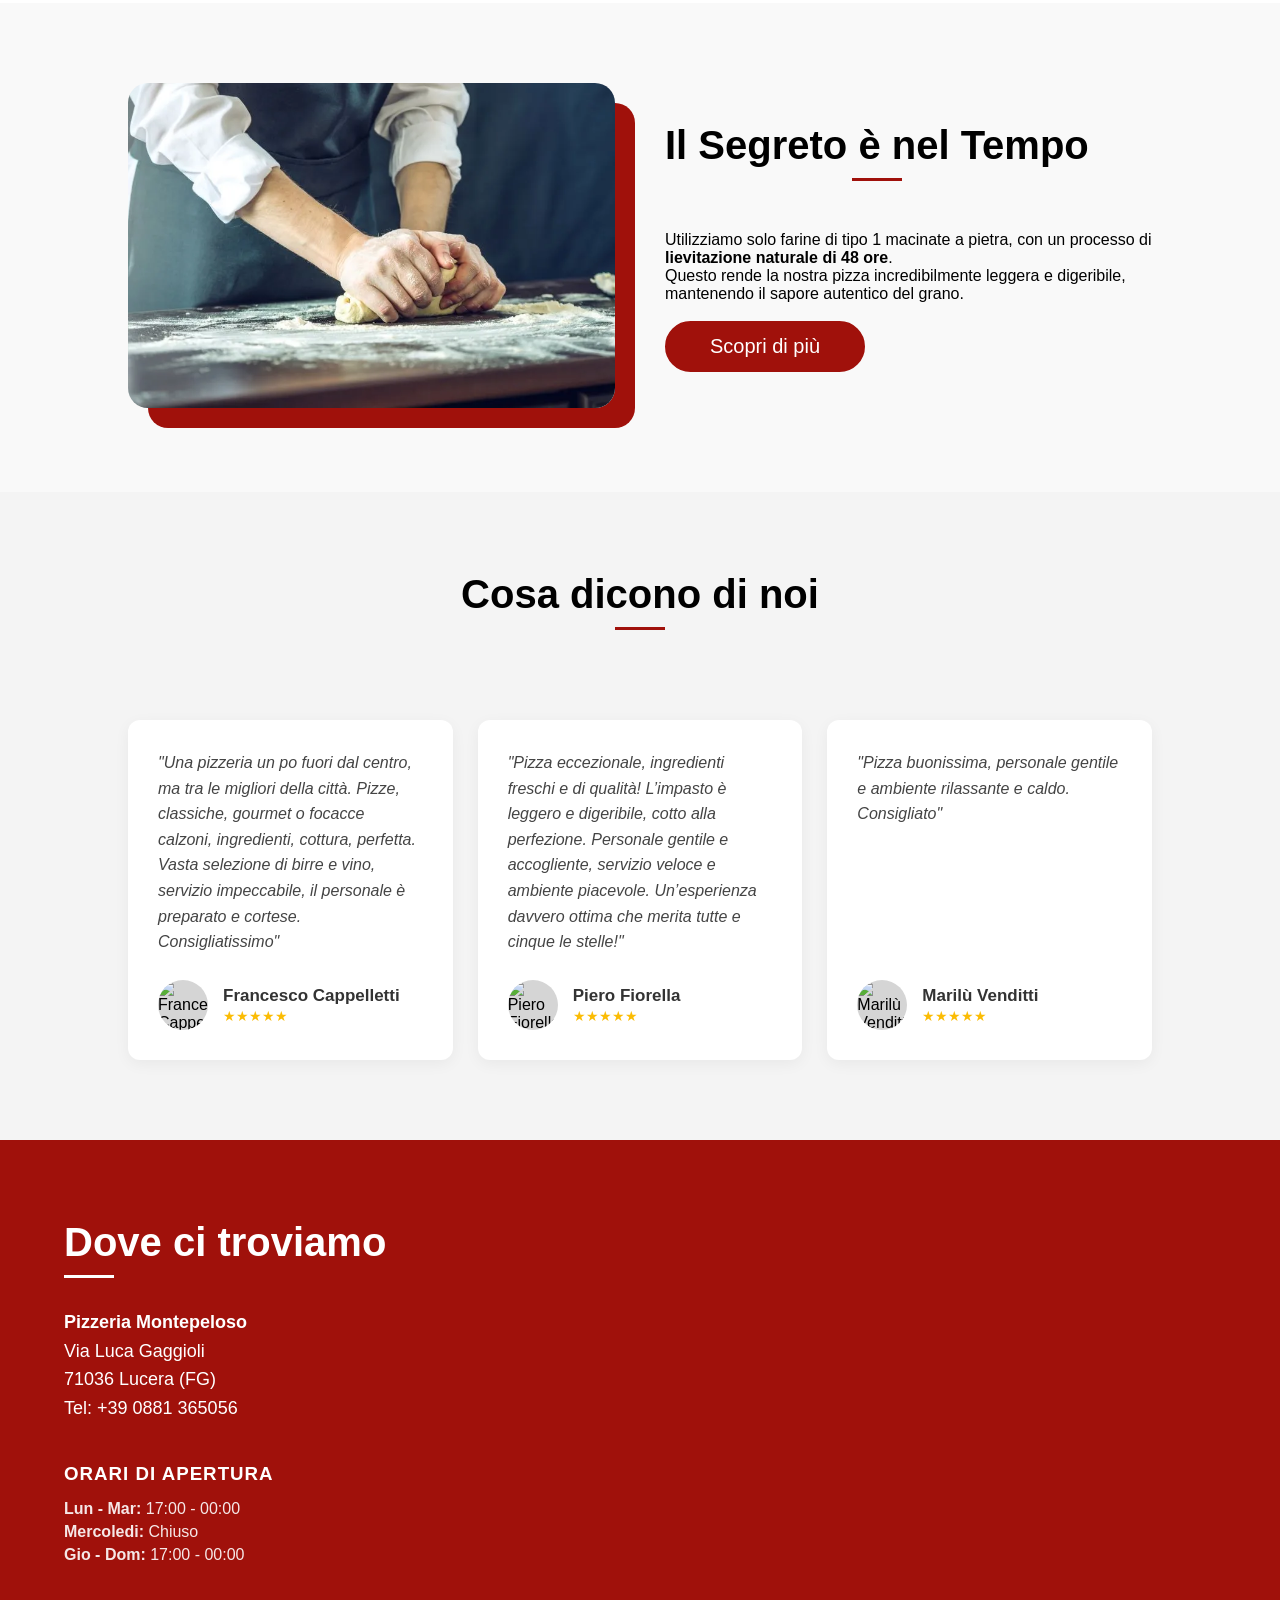
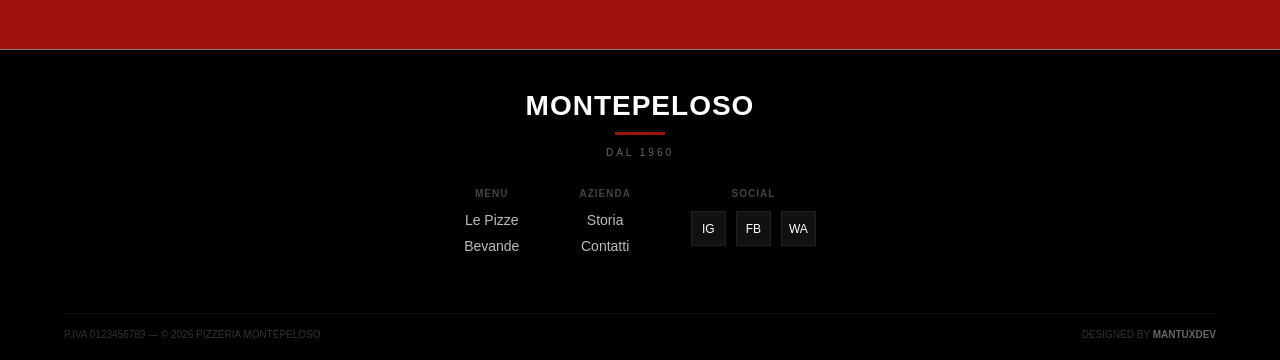
==== commit f87eb69d: "Add files via upload" ====
--- a/index.html
+++ b/index.html
@@ -10,7 +10,7 @@
     <link rel="stylesheet" href="css/style.css">
 
     <!--Favicon-->
-    <link rel="icon" href="img/Logo.png">
+    <link rel="icon" href="img/Logo.webp">
 
 </head>
 <body>
@@ -21,7 +21,7 @@
     
         <div class="logo">
             <a href="#">
-                <img src="img/Logo.png" alt="Logo Montepeloso">
+                <img src="img/Logo.webp" alt="Logo Montepeloso">
             </a>
         </div>
 
@@ -40,7 +40,7 @@
 
     <main>
         <video autoplay muted loop playsinline class="videoBg">
-            <source src="img/Hero.mp4" type="video/mp4">
+            <source src="img/Hero.webm" type="video/mp4">
             Your browser does not support the video tag.
         </video>
 
@@ -69,17 +69,17 @@
         <h2>Le Nostre Specialità</h2>
         <div class="specialties-grid">
             <div class="pizza-card">
-                <img src="img/margherita.png" alt="Pizza Margherita">
+                <img src="img/margherita.webp" alt="Pizza Margherita">
                 <h3>La Verace</h3>
                 <p>Pomodoro San Marzano DOP, Mozzarella di Bufala, Basilico fresco e Olio EVO.</p>
             </div>
             <div class="pizza-card">
-                <img src="img/margherita.png" alt="Pizza Speciale">
+                <img src="img/margherita.webp" alt="Pizza Speciale">
                 <h3>Montepeloso DOC</h3>
                 <p>Crema di zucca, guanciale croccante, pecorino e granella di pistacchio.</p>
             </div>
             <div class="pizza-card">
-                <img src="img/margherita.png" alt="Pizza Piccante">
+                <img src="img/margherita.webp" alt="Pizza Piccante">
                 <h3>Diavola 2.0</h3>
                 <p>Spianta calabra, 'nduja di Spilinga e fili di peperoncino dolce.</p>
             </div>
@@ -88,7 +88,7 @@
 
     <section class="quality-section">
         <div class="quality-image">
-            <img src="img/impasto.jpg" alt="Lavorazione Impasto">
+            <img src="img/impasto.webp" alt="Lavorazione Impasto">
         </div>
         <div class="quality-content">
             <h2>Il Segreto è nel Tempo</h2>
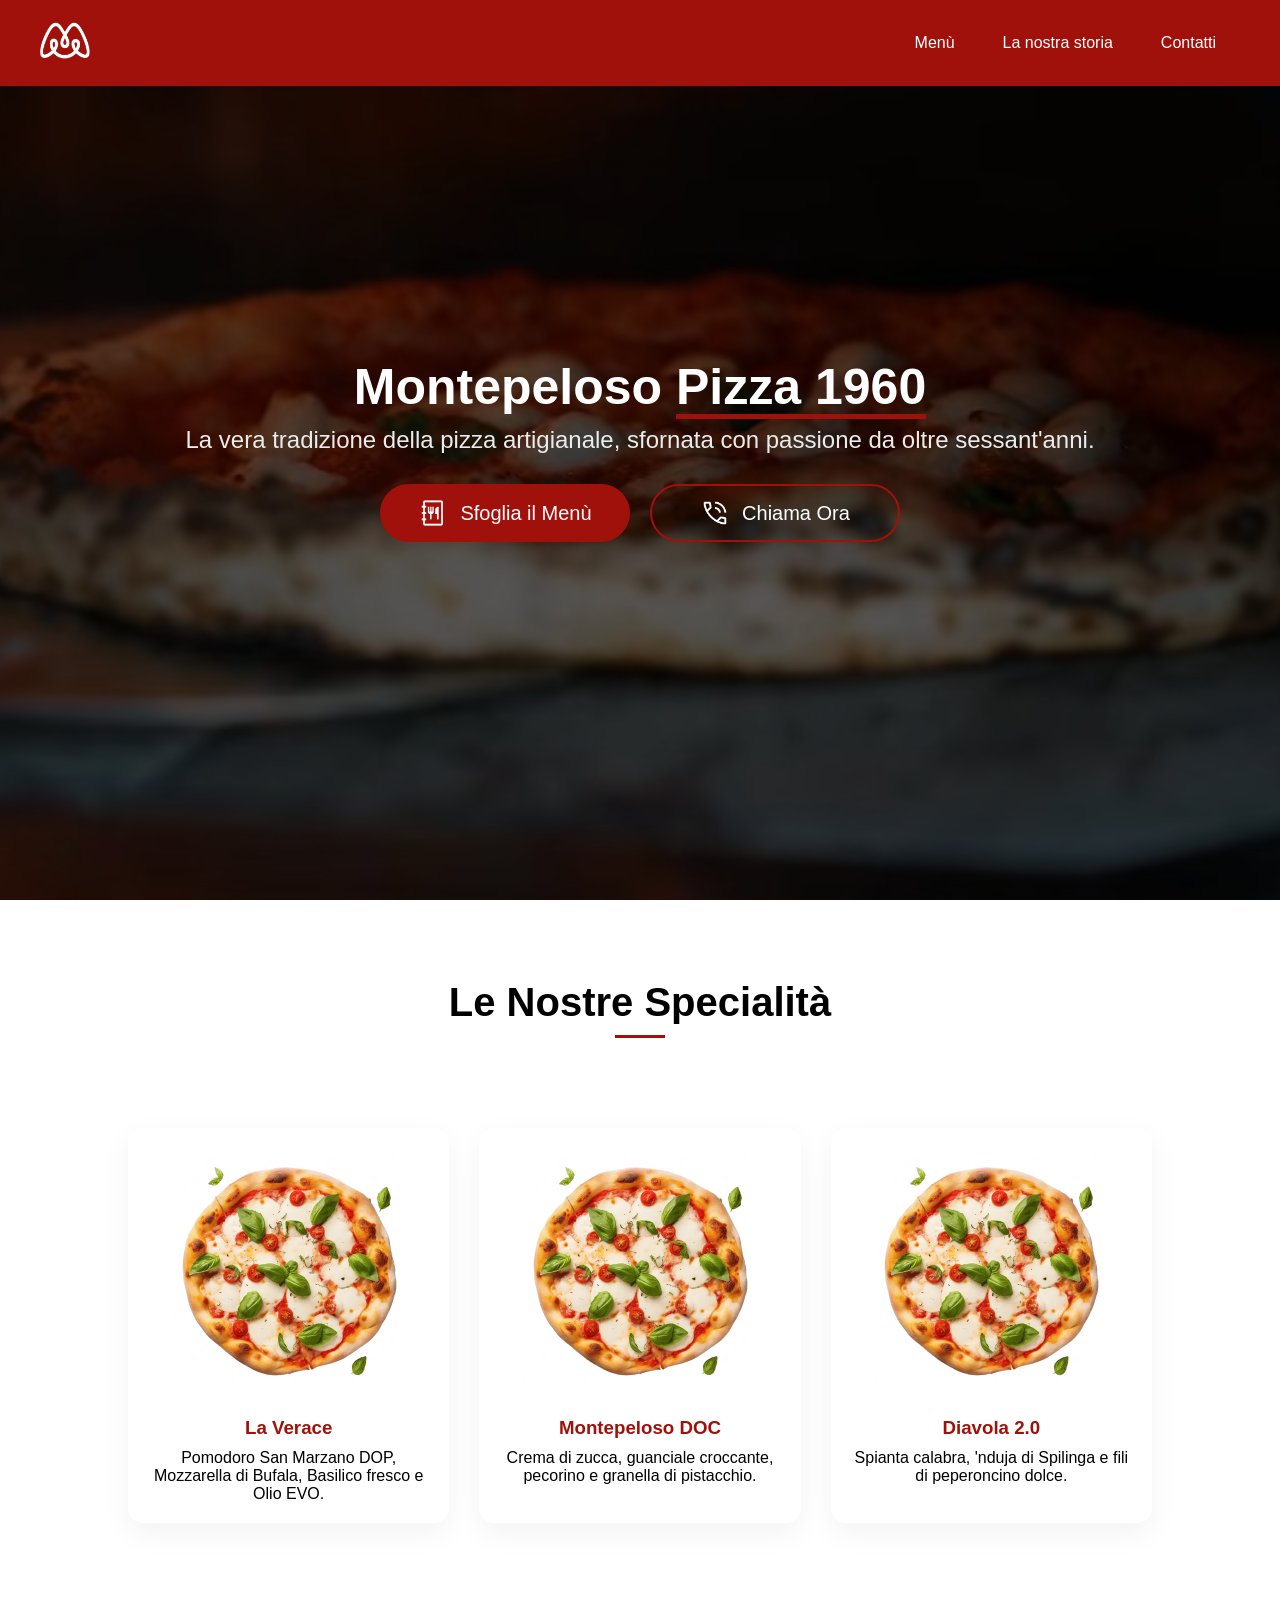
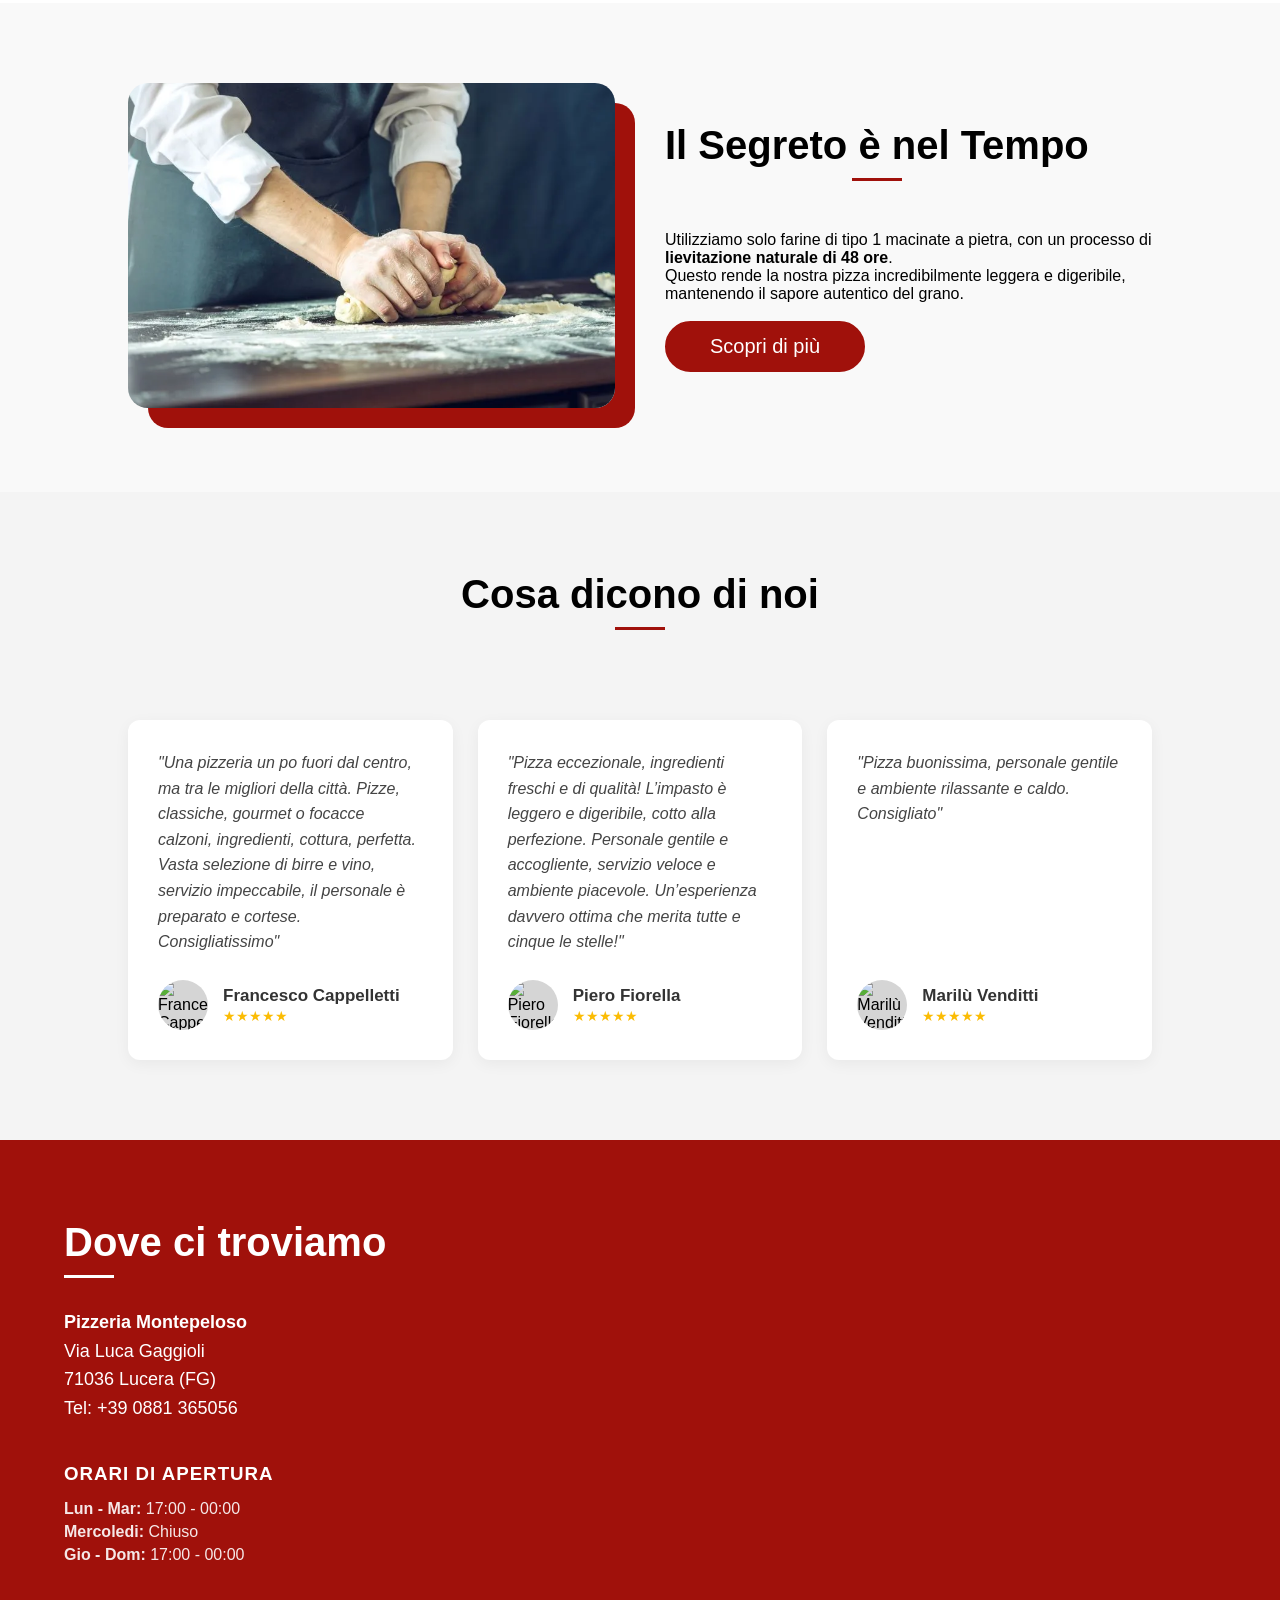
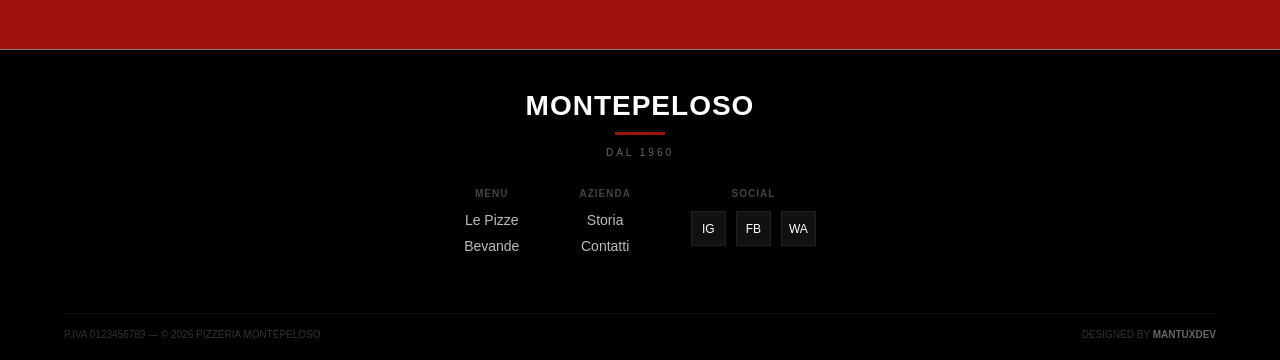
==== commit dfbac14c: "Add files via upload" ====
--- a/index.html
+++ b/index.html
@@ -39,7 +39,10 @@
     </header>
 
     <main>
-        <video autoplay muted loop playsinline class="videoBg">
+        <video autoplay muted loop playsinline poster="img/frame-1.png" class="videoBg">
+            <source src="img/Hero.webm" type="video/webm">
+            Your browser does not support the video tag.
+
             <source src="img/Hero.webm" type="video/mp4">
             Your browser does not support the video tag.
         </video>
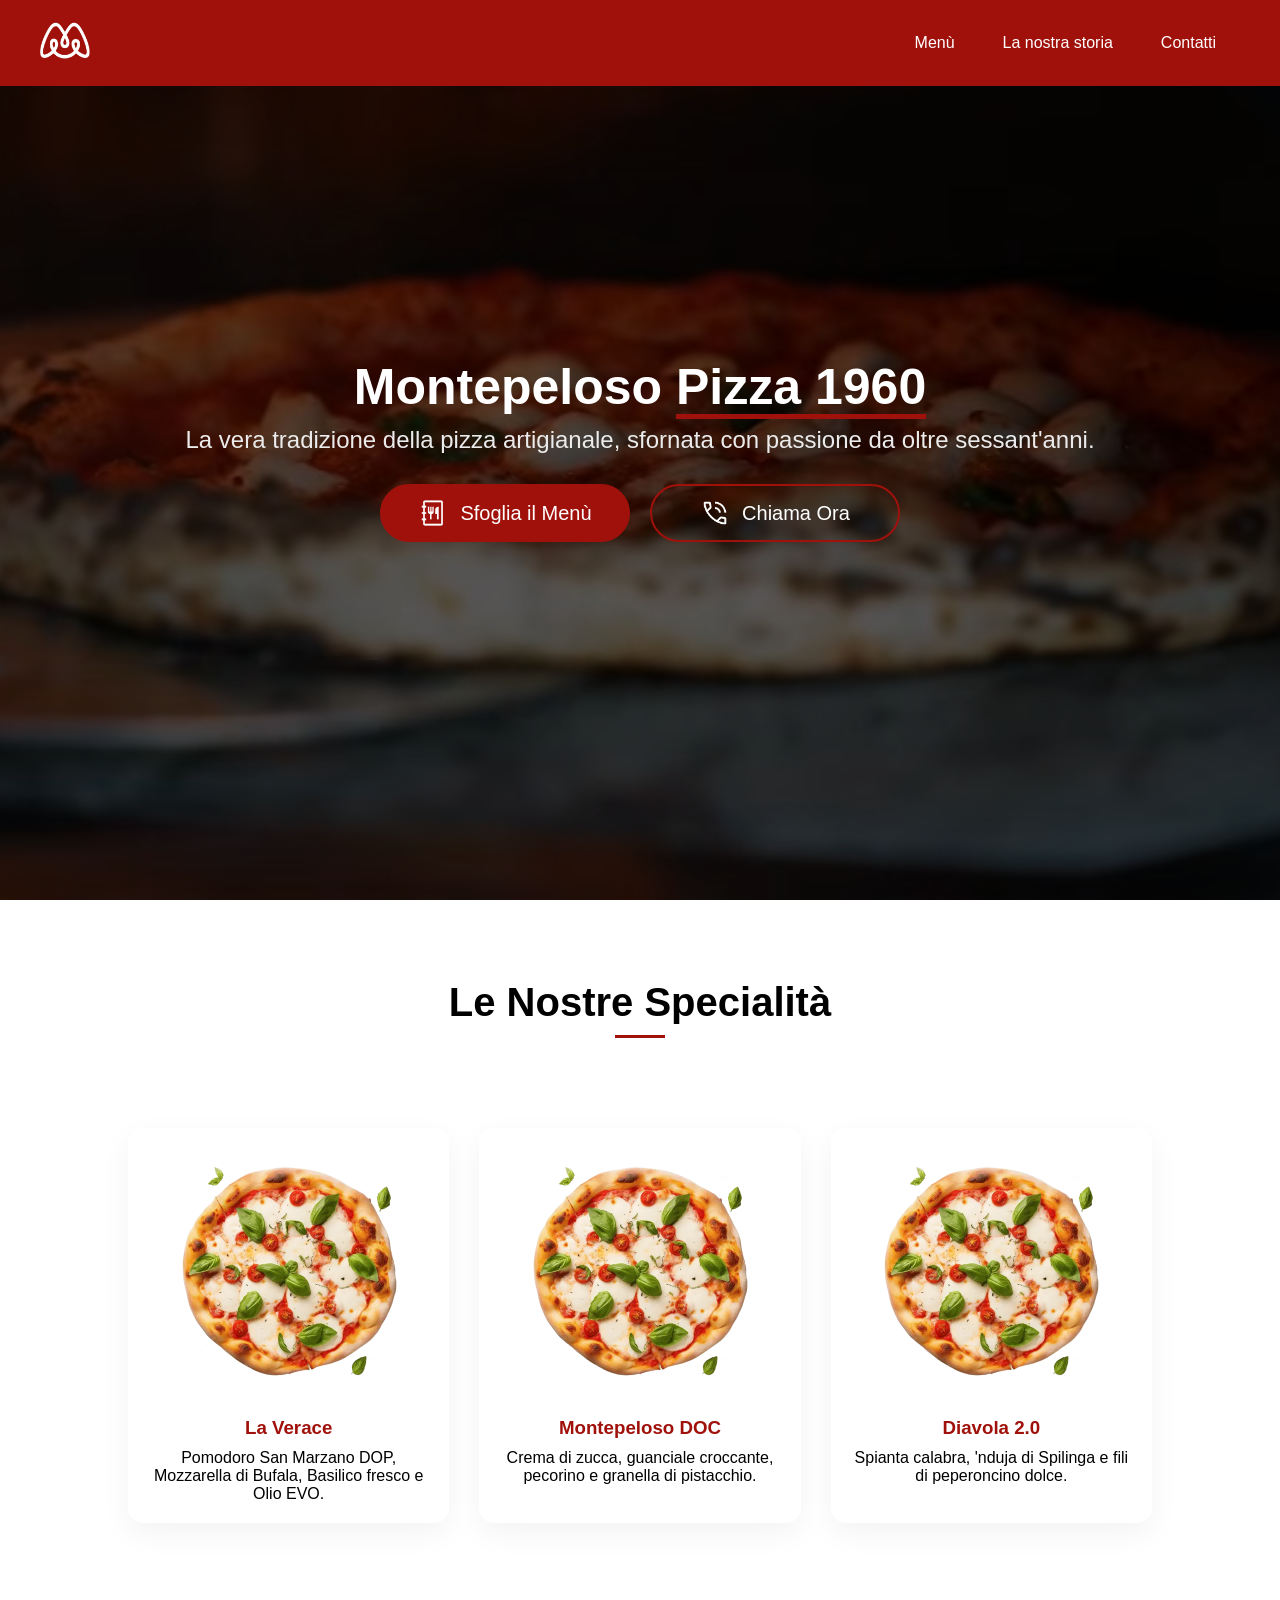
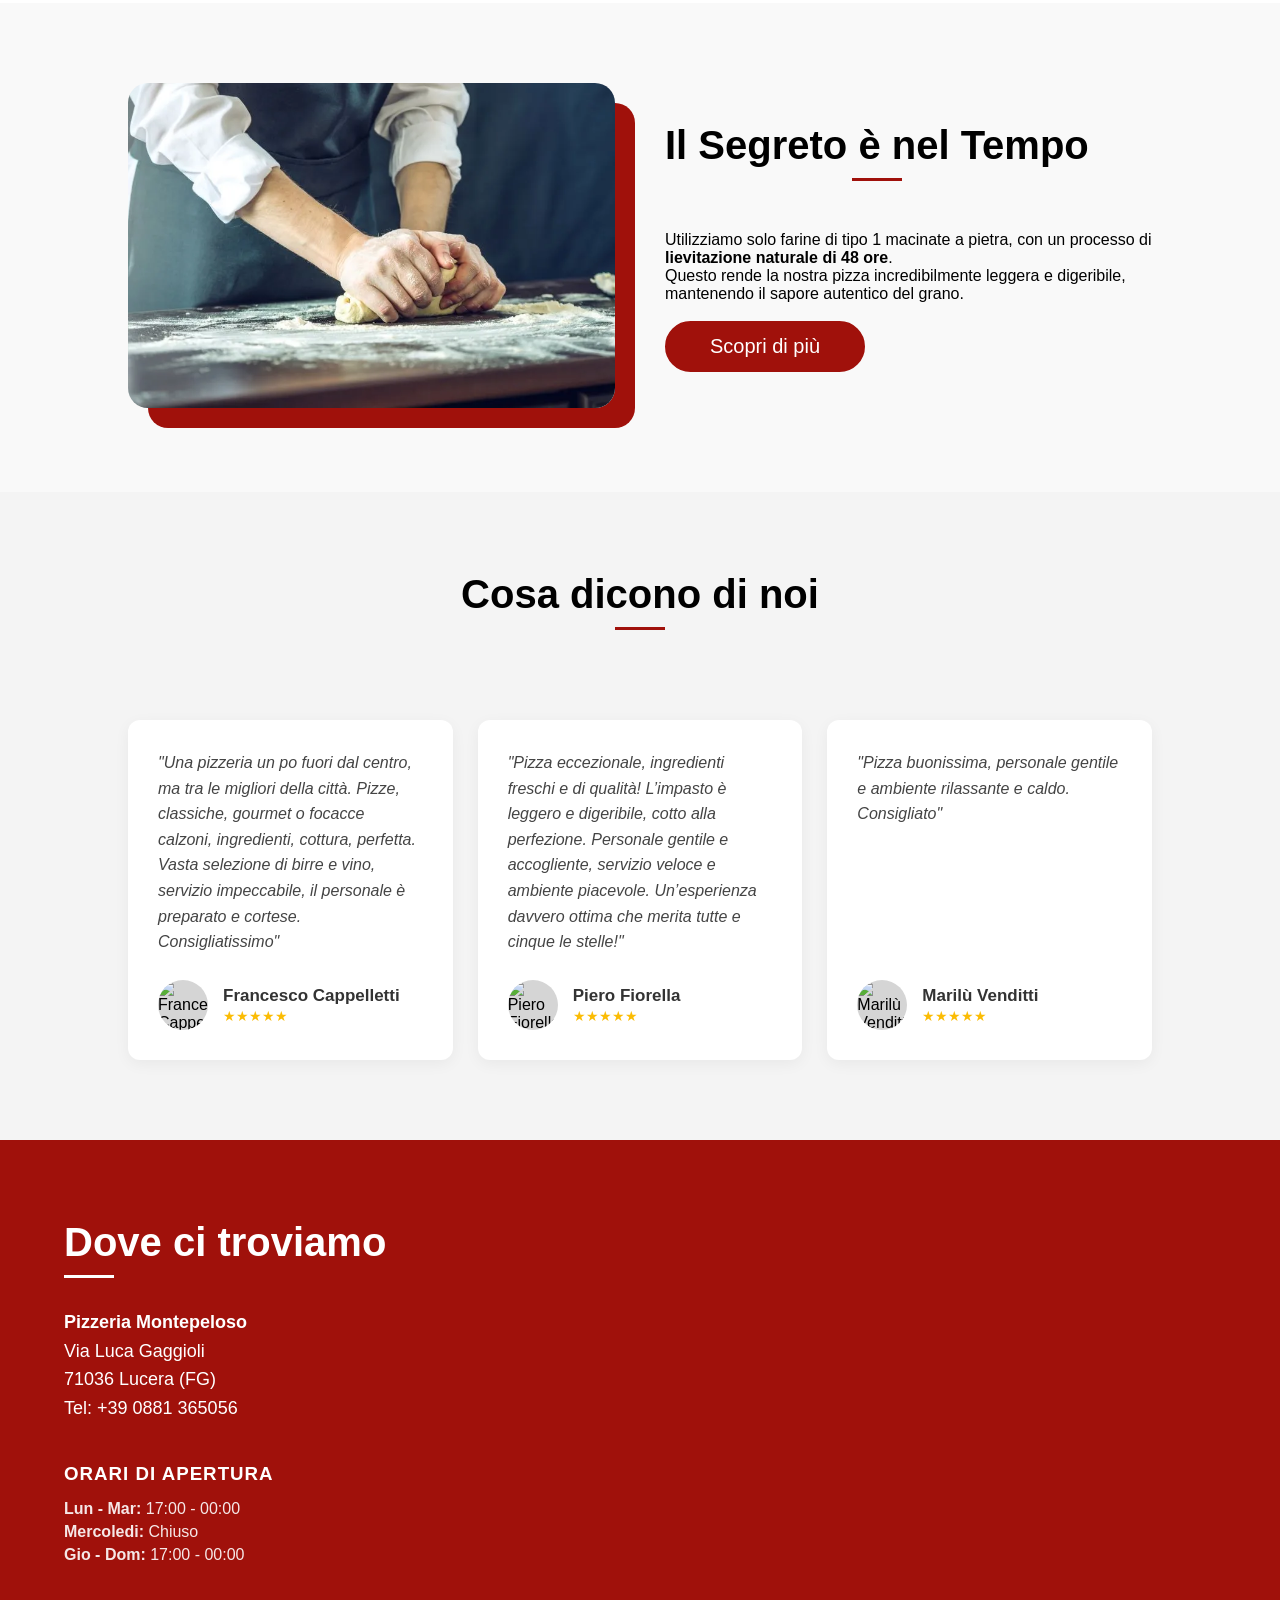
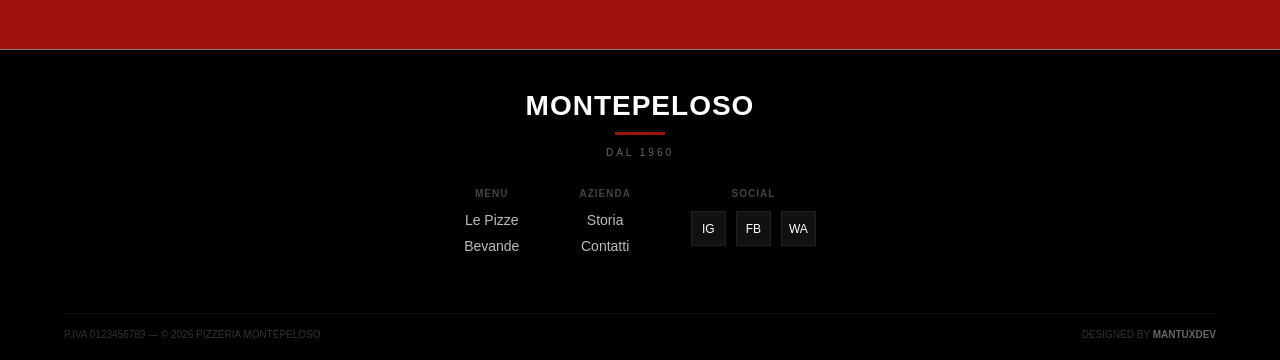
==== commit ba01622c: "Add files via upload" ====
--- a/index.html
+++ b/index.html
@@ -39,11 +39,11 @@
     </header>
 
     <main>
-        <video autoplay muted loop playsinline poster="img/frame-1.png" class="videoBg">
+        <video autoplay muted loop playsinline poster="img/frame-1.png" preload="auto" class="videoBg">
             <source src="img/Hero.webm" type="video/webm">
             Your browser does not support the video tag.
 
-            <source src="img/Hero.webm" type="video/mp4">
+            <source src="img/Hero.mp4" type="video/mp4">
             Your browser does not support the video tag.
         </video>
 
